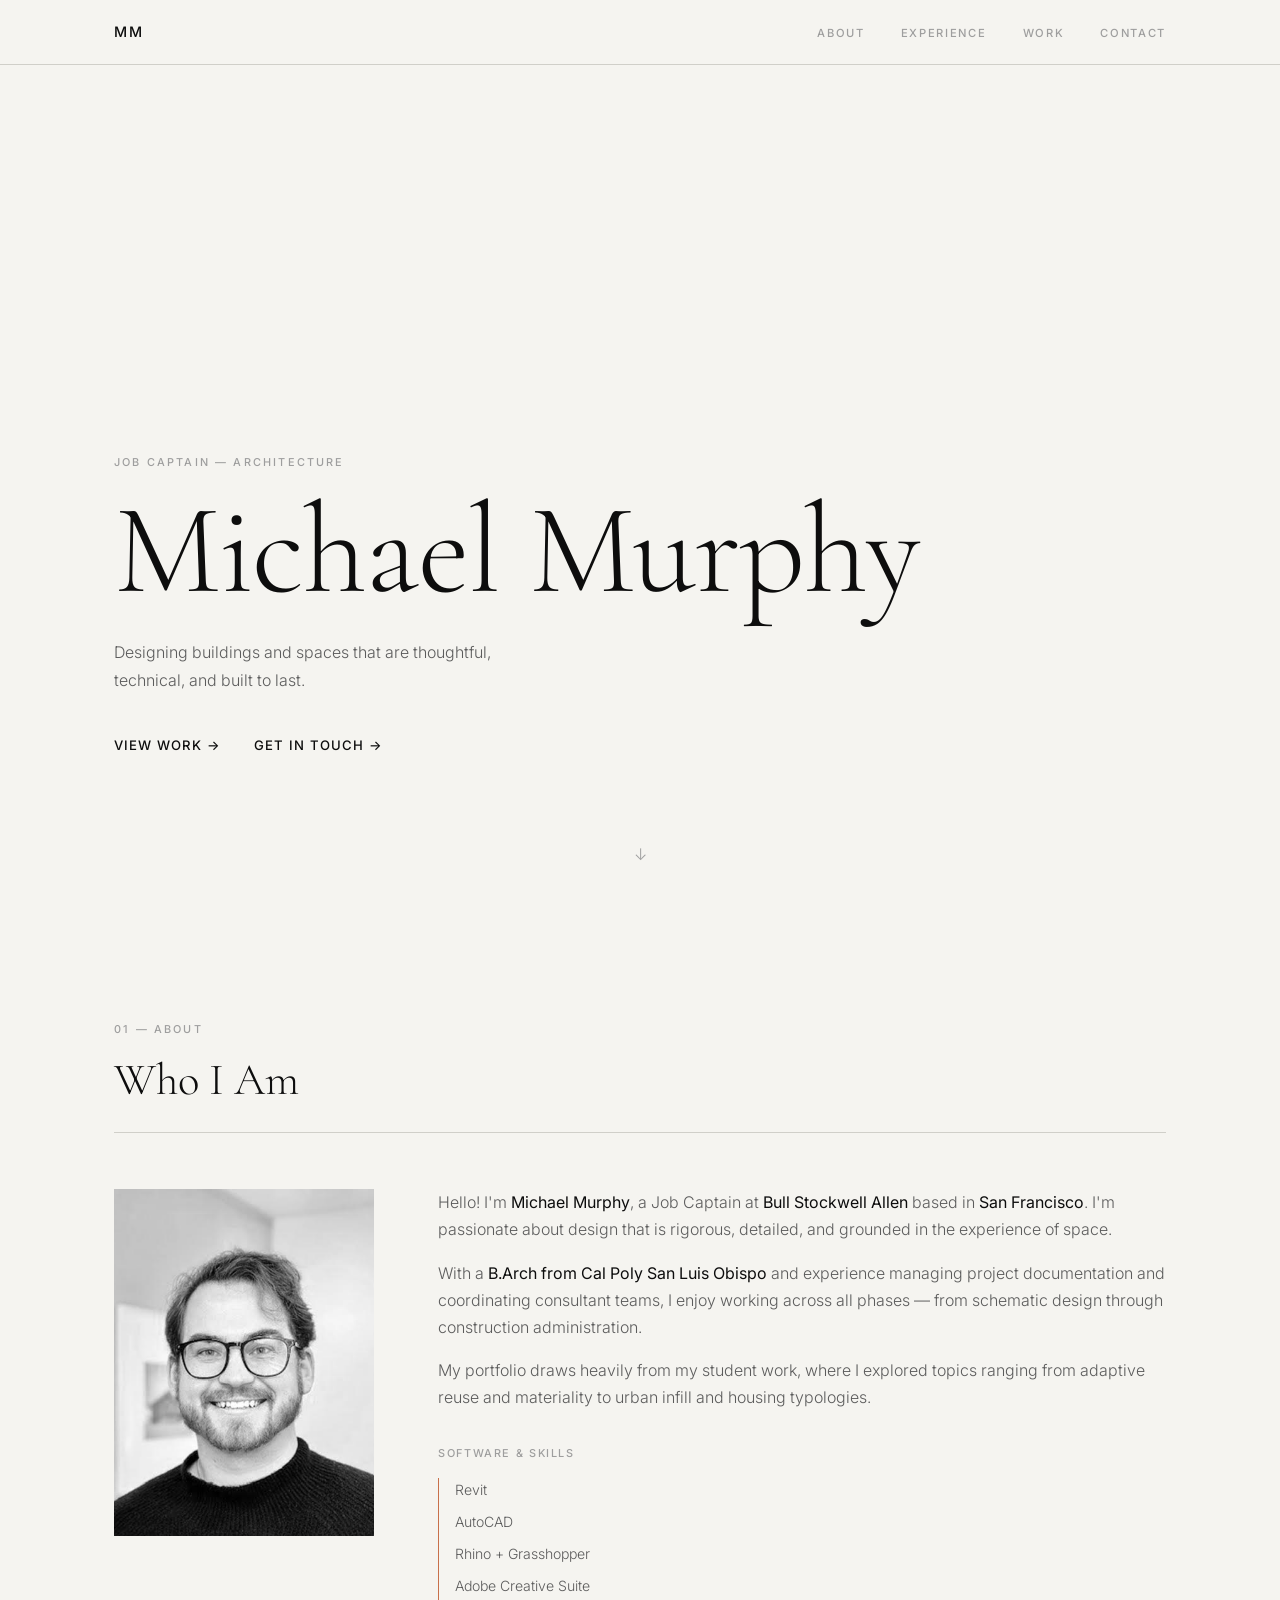
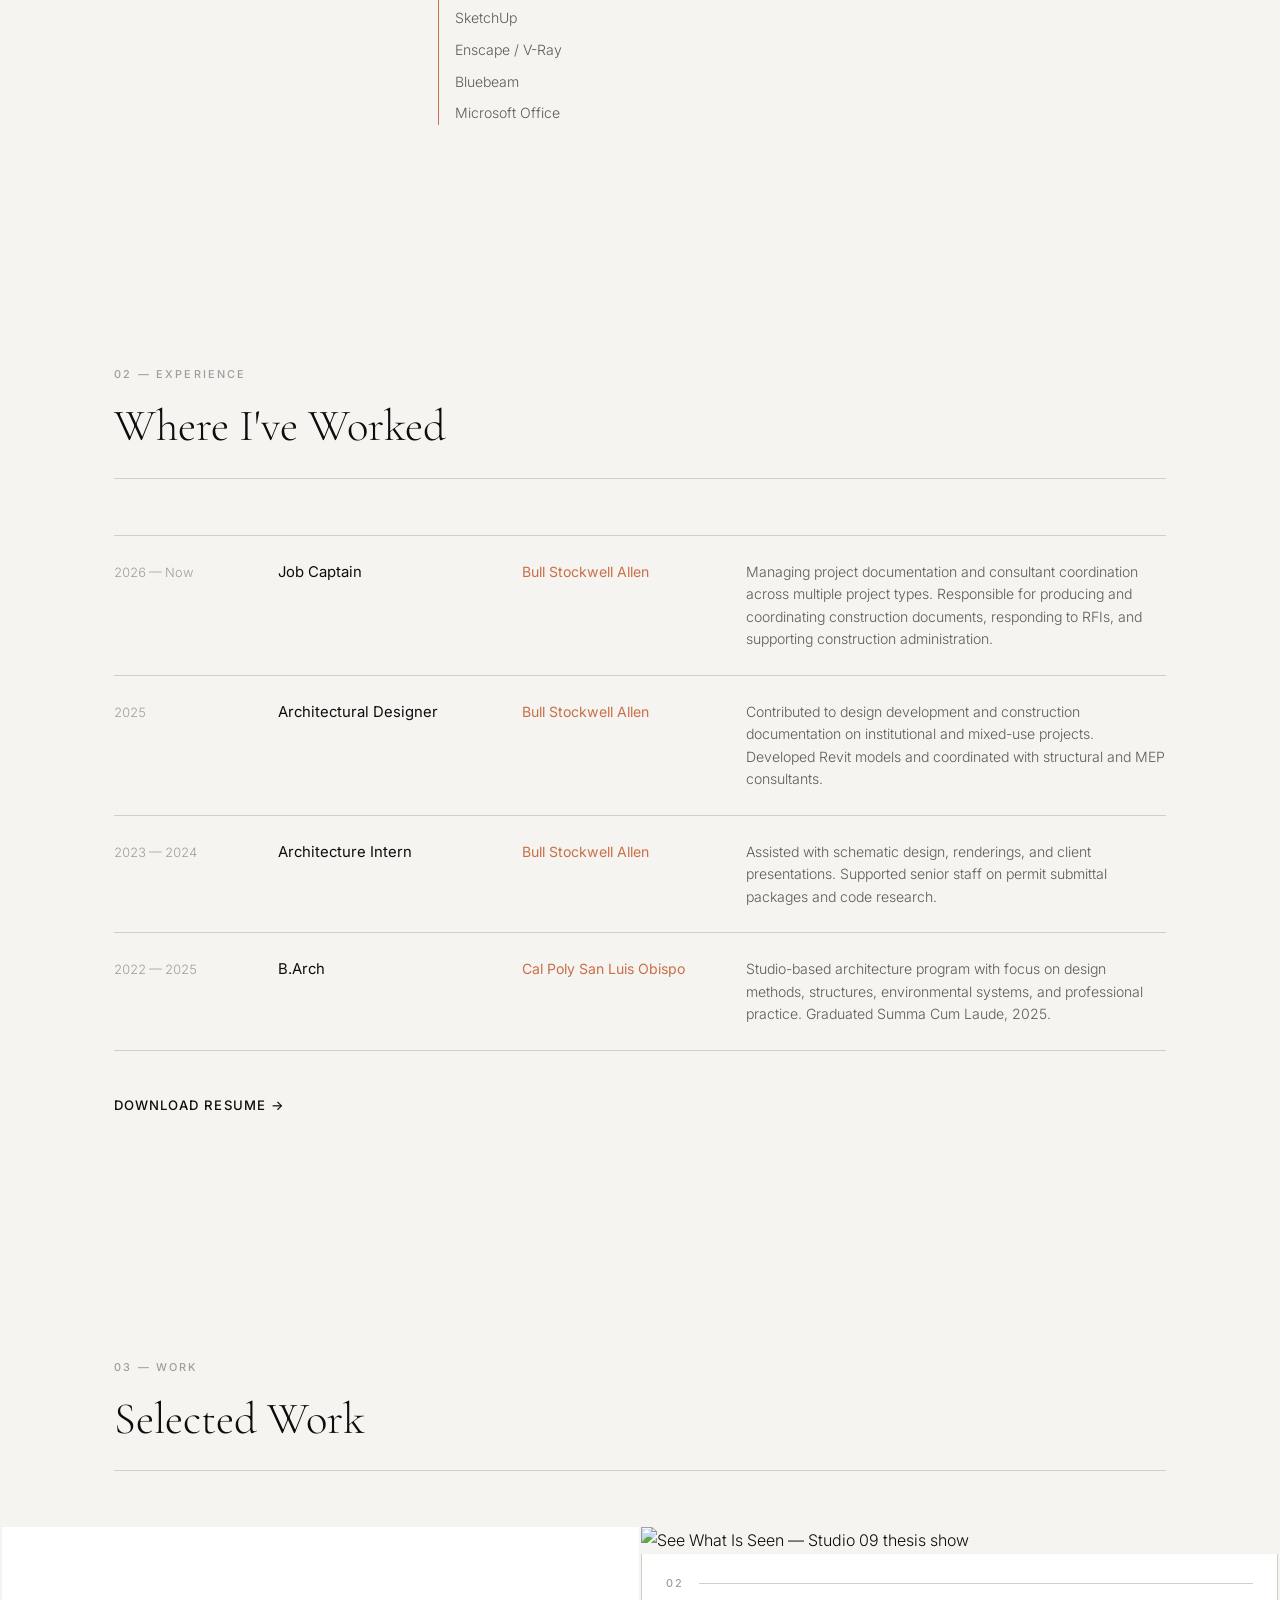
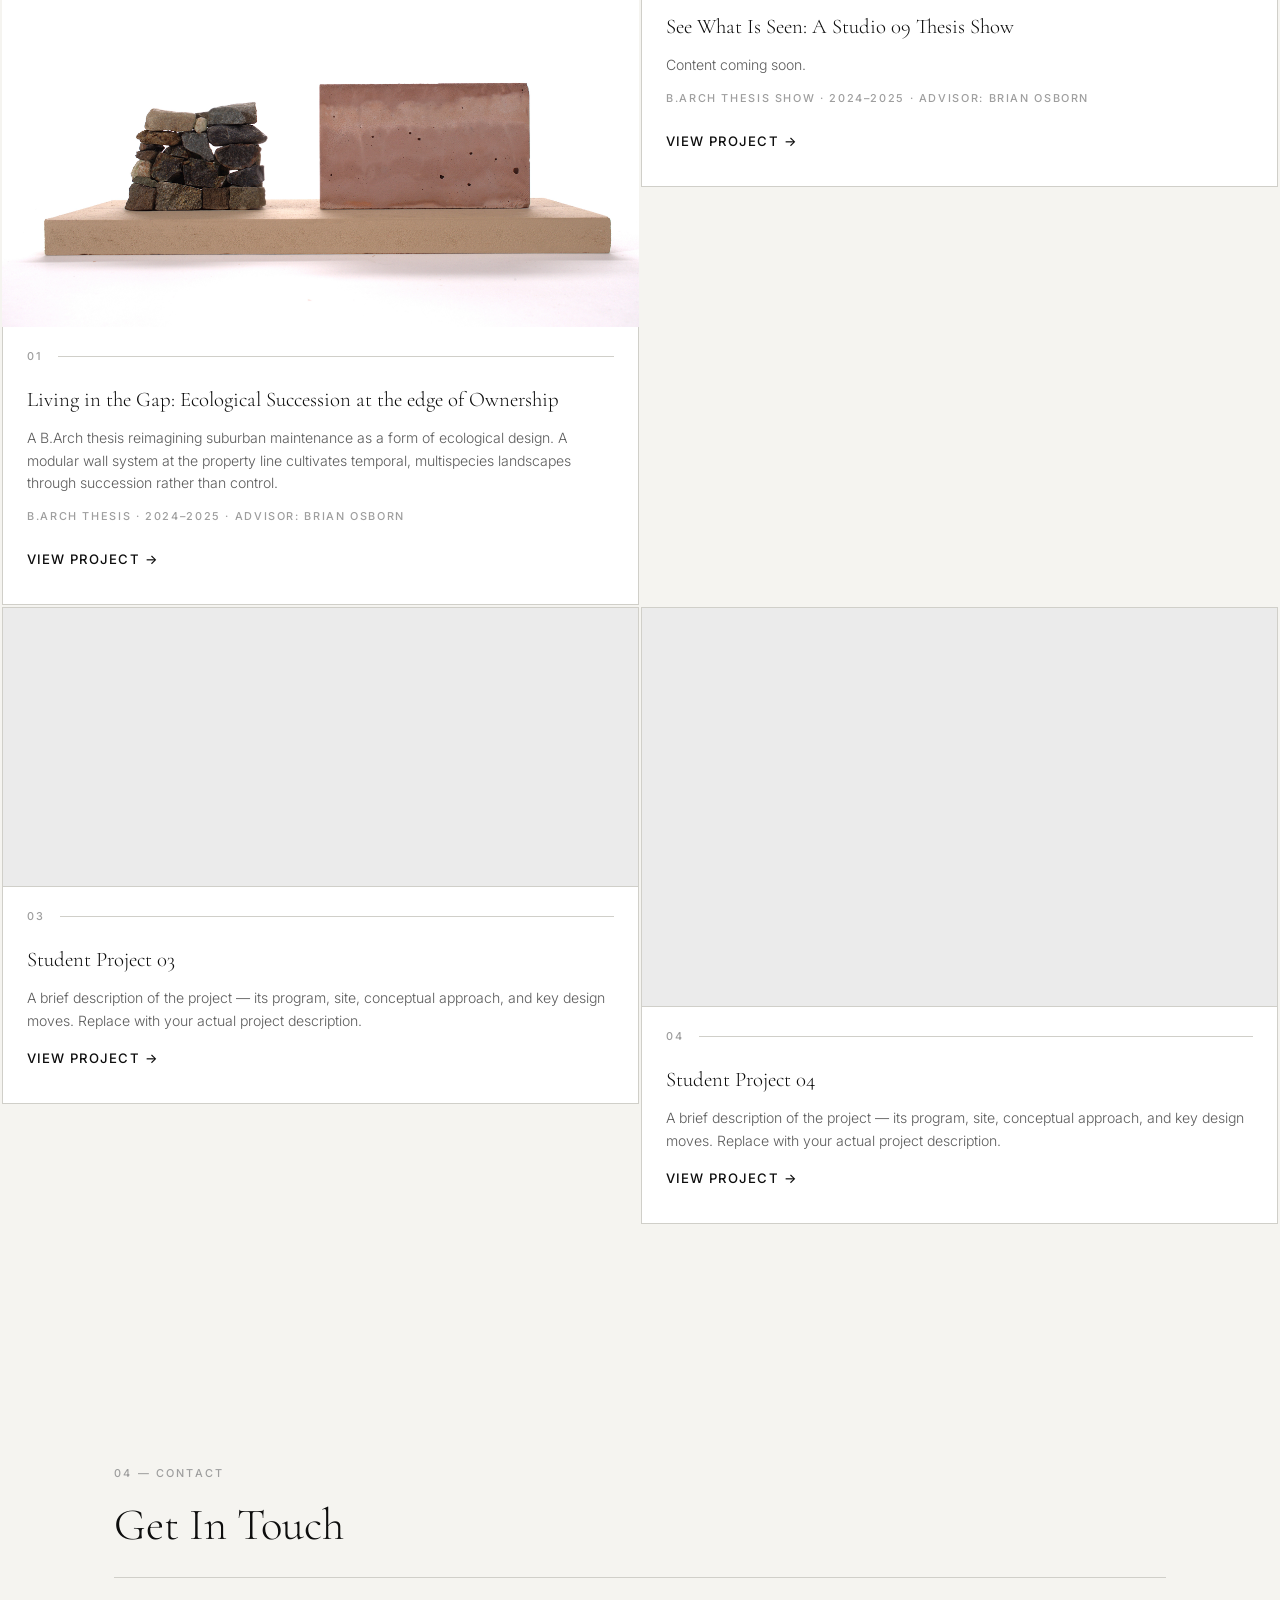
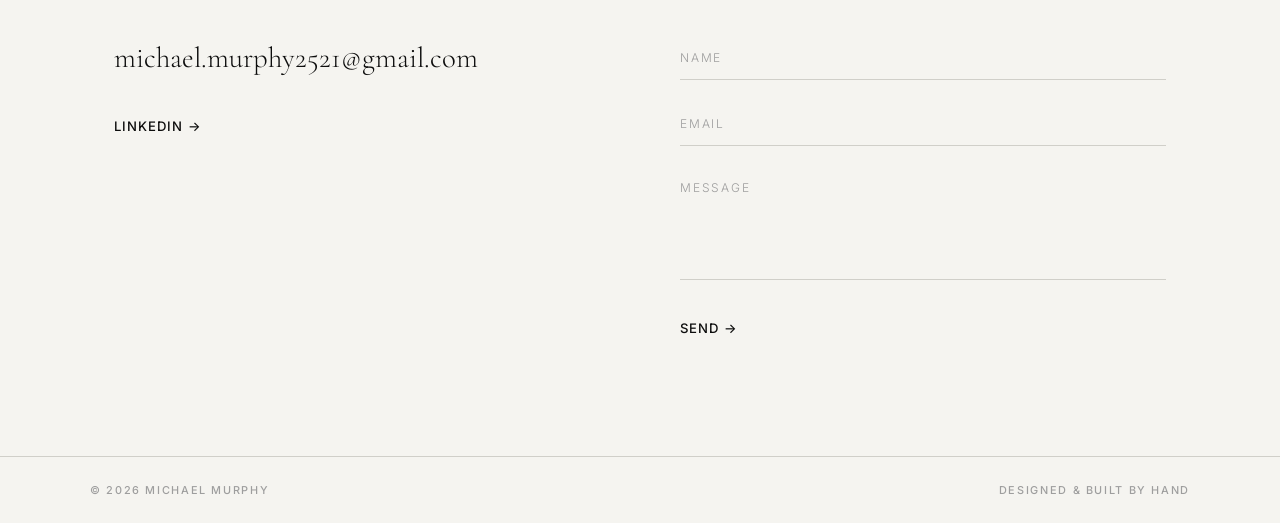
==== index.html @ dd5f00aa "Initial commit" ====
<!DOCTYPE html>
<html lang="en">
<head>
  <meta charset="UTF-8" />
  <meta name="viewport" content="width=device-width, initial-scale=1.0" />
  <title>Michael Murphy | Architecture Portfolio</title>
  <link rel="stylesheet" href="styles.css" />
  <link rel="preconnect" href="https://fonts.googleapis.com" />
  <link rel="preconnect" href="https://fonts.gstatic.com" crossorigin />
  <link href="https://fonts.googleapis.com/css2?family=Cormorant+Garamond:wght@300;400&family=Inter:wght@300;400;500&display=swap" rel="stylesheet" />
</head>
<body>

  <!-- Navigation -->
  <nav id="navbar">
    <div class="nav-inner">
      <a href="#hero" class="nav-logo">MM</a>
      <ul class="nav-links">
        <li><a href="#about">About</a></li>
        <li><a href="#resume">Experience</a></li>
        <li><a href="#projects">Work</a></li>
        <li><a href="#contact">Contact</a></li>
      </ul>
      <button id="menu-toggle" aria-label="Toggle menu">
        <span></span><span></span><span></span>
      </button>
    </div>
    <ul class="nav-mobile" id="nav-mobile">
      <li><a href="#about">About</a></li>
      <li><a href="#resume">Experience</a></li>
      <li><a href="#projects">Work</a></li>
      <li><a href="#contact">Contact</a></li>
    </ul>
  </nav>

  <!-- Hero -->
  <section id="hero">
    <div class="hero-content">
      <span class="hero-discipline">Job Captain — Architecture</span>
      <h1 class="hero-name">Michael Murphy</h1>
      <p class="hero-sub">Designing buildings and spaces that are thoughtful, technical, and built to last.</p>
      <div class="hero-cta">
        <a href="#projects" class="link-arrow">View Work →</a>
        <a href="#contact" class="link-arrow">Get In Touch →</a>
      </div>
    </div>
    <div class="hero-scroll-hint"><span>↓</span></div>
  </section>

  <!-- About -->
  <section id="about">
    <div class="container">
      <span class="section-label">01 — About</span>
      <h2 class="section-title">Who I Am</h2>
      <hr class="thin-rule" />
      <div class="about-grid">
        <div class="about-photo">
          <img src="headshot.jpg" alt="Michael Murphy" style="width:100%;aspect-ratio:3/4;object-fit:cover;object-position:center;" />
        </div>
        <div class="about-text">
          <p>Hello! I'm <strong>Michael Murphy</strong>, a Job Captain at <strong>Bull Stockwell Allen</strong> based in <strong>San Francisco</strong>. I'm passionate about design that is rigorous, detailed, and grounded in the experience of space.</p>
          <p>With a <strong>B.Arch from Cal Poly San Luis Obispo</strong> and experience managing project documentation and coordinating consultant teams, I enjoy working across all phases — from schematic design through construction administration.</p>
          <p>My portfolio draws heavily from my student work, where I explored topics ranging from adaptive reuse and materiality to urban infill and housing typologies.</p>
          <div class="skills">
            <h3>Software &amp; Skills</h3>
            <ul class="skills-list">
              <li>Revit</li>
              <li>AutoCAD</li>
              <li>Rhino + Grasshopper</li>
              <li>Adobe Creative Suite</li>
              <li>SketchUp</li>
              <li>Enscape / V-Ray</li>
              <li>Bluebeam</li>
              <li>Microsoft Office</li>
            </ul>
          </div>
        </div>
      </div>
    </div>
  </section>

  <!-- Resume / Experience -->
  <section id="resume">
    <div class="container">
      <span class="section-label">02 — Experience</span>
      <h2 class="section-title">Where I've Worked</h2>
      <hr class="thin-rule" />
      <div class="experience-table">

        <div class="experience-row">
          <span class="exp-year">2026 — Now</span>
          <span class="exp-role">Job Captain</span>
          <span class="exp-company">Bull Stockwell Allen</span>
          <p class="exp-desc">Managing project documentation and consultant coordination across multiple project types. Responsible for producing and coordinating construction documents, responding to RFIs, and supporting construction administration.</p>
        </div>

        <div class="experience-row">
          <span class="exp-year">2025</span>
          <span class="exp-role">Architectural Designer</span>
          <span class="exp-company">Bull Stockwell Allen</span>
          <p class="exp-desc">Contributed to design development and construction documentation on institutional and mixed-use projects. Developed Revit models and coordinated with structural and MEP consultants.</p>
        </div>

        <div class="experience-row">
          <span class="exp-year">2023 — 2024</span>
          <span class="exp-role">Architecture Intern</span>
          <span class="exp-company">Bull Stockwell Allen</span>
          <p class="exp-desc">Assisted with schematic design, renderings, and client presentations. Supported senior staff on permit submittal packages and code research.</p>
        </div>

        <div class="experience-row">
          <span class="exp-year">2022 — 2025</span>
          <span class="exp-role">B.Arch</span>
          <span class="exp-company">Cal Poly San Luis Obispo</span>
          <p class="exp-desc">Studio-based architecture program with focus on design methods, structures, environmental systems, and professional practice. Graduated Summa Cum Laude, 2025.</p>
        </div>

      </div>
      <div class="resume-download">
        <a href="#" class="link-arrow">Download Resume →</a>
      </div>
    </div>
  </section>

  <!-- Projects -->
  <section id="projects">
    <div class="container">
      <span class="section-label">03 — Work</span>
      <h2 class="section-title">Selected Work</h2>
      <hr class="thin-rule" />
    </div>
    <div class="projects-masonry">

      <div class="project-item">
        <img src="Living in the Gap/model images/DSC_1200.jpg" alt="Living in the Gap — thesis project" style="width:100%;height:400px;object-fit:cover;object-position:center;display:block;" />
        <div class="project-caption">
          <div class="project-caption-header">
            <span class="project-num">01</span>
            <hr class="caption-rule" />
          </div>
          <h3 class="project-title">Living in the Gap: Ecological Succession at the edge of Ownership</h3>
          <p class="project-desc">A B.Arch thesis reimagining suburban maintenance as a form of ecological design. A modular wall system at the property line cultivates temporal, multispecies landscapes through succession rather than control.</p>
          <span class="project-thesis-meta">B.Arch Thesis · 2024–2025 · Advisor: Brian Osborn</span>
          <a href="living-in-the-gap.html" class="link-arrow">View Project →</a>
        </div>
      </div>

      <div class="project-item">
        <img src="Thesis Show/hero image.png" alt="See What Is Seen — Studio 09 thesis show" style="width:100%;height:auto;display:block;" />
        <div class="project-caption">
          <div class="project-caption-header">
            <span class="project-num">02</span>
            <hr class="caption-rule" />
          </div>
          <h3 class="project-title">See What Is Seen: A Studio 09 Thesis Show</h3>
          <p class="project-desc">Content coming soon.</p>
          <span class="project-thesis-meta">B.Arch Thesis Show · 2024–2025 · Advisor: Brian Osborn</span>
          <a href="thesis-show.html" class="link-arrow">View Project →</a>
        </div>
      </div>

      <div class="project-item">
        <div class="project-img-placeholder"></div>
        <div class="project-caption">
          <div class="project-caption-header">
            <span class="project-num">03</span>
            <hr class="caption-rule" />
          </div>
          <h3 class="project-title">Student Project 03</h3>
          <p class="project-desc">A brief description of the project — its program, site, conceptual approach, and key design moves. Replace with your actual project description.</p>
          <a href="#" class="link-arrow">View Project →</a>
        </div>
      </div>

      <div class="project-item">
        <div class="project-img-placeholder project-img--tall"></div>
        <div class="project-caption">
          <div class="project-caption-header">
            <span class="project-num">04</span>
            <hr class="caption-rule" />
          </div>
          <h3 class="project-title">Student Project 04</h3>
          <p class="project-desc">A brief description of the project — its program, site, conceptual approach, and key design moves. Replace with your actual project description.</p>
          <a href="#" class="link-arrow">View Project →</a>
        </div>
      </div>

    </div>
  </section>

  <!-- Contact -->
  <section id="contact">
    <div class="container">
      <span class="section-label">04 — Contact</span>
      <h2 class="section-title">Get In Touch</h2>
      <hr class="thin-rule" />
      <div class="contact-minimal">
        <div class="contact-email-block">
          <a href="mailto:michael.murphy2521@gmail.com" class="contact-email-link">michael.murphy2521@gmail.com</a>
          <div class="contact-socials">
            <a href="https://www.linkedin.com/in/michael-murphy-67b598152" target="_blank" rel="noopener" class="link-arrow">LinkedIn →</a>
          </div>
        </div>
        <form class="contact-form" id="contact-form" novalidate>
          <div class="form-group">
            <input type="text" id="name" name="name" placeholder="NAME" required />
            <span class="form-error" id="name-error"></span>
          </div>
          <div class="form-group">
            <input type="email" id="email" name="email" placeholder="EMAIL" required />
            <span class="form-error" id="email-error"></span>
          </div>
          <div class="form-group">
            <textarea id="message" name="message" rows="5" placeholder="MESSAGE" required></textarea>
            <span class="form-error" id="message-error"></span>
          </div>
          <button type="submit" class="link-arrow submit-btn">Send →</button>
          <p class="form-success" id="form-success">Thanks! I'll get back to you soon.</p>
        </form>
      </div>
    </div>
  </section>

  <!-- Footer -->
  <footer>
    <div class="footer-inner">
      <span>© 2026 Michael Murphy</span>
      <span>Designed &amp; built by hand</span>
    </div>
  </footer>

  <script src="script.js"></script>
</body>
</html>
---- styles.css ----
/* ===========================
   CSS Custom Properties
   =========================== */
:root {
  --bg: #F5F4F0;
  --bg-dark: #EBEBEB;
  --surface: #FFFFFF;
  --border: #D0CFC9;
  --text: #0D0D0D;
  --text-secondary: #5C5C5C;
  --text-tertiary: #9E9E9E;
  --accent: #C8704A;
  --nav-height: 64px;
  --transition: 0.3s ease;
}

/* ===========================
   Reset & Base
   =========================== */
*, *::before, *::after { box-sizing: border-box; margin: 0; padding: 0; }

html { scroll-behavior: smooth; font-size: 16px; }

body {
  font-family: 'Inter', system-ui, sans-serif;
  font-weight: 300;
  background: var(--bg);
  color: var(--text);
  line-height: 1.7;
}

a { color: var(--text); text-decoration: none; transition: color var(--transition); }
a:hover { color: var(--accent); }

img { max-width: 100%; display: block; }

ul { list-style: none; }

/* ===========================
   Utility
   =========================== */
.container {
  max-width: 1100px;
  margin: 0 auto;
  padding: 0 24px;
}

.section-label {
  display: block;
  font-size: 0.68rem;
  font-weight: 500;
  letter-spacing: 0.2em;
  text-transform: uppercase;
  color: var(--text-tertiary);
  margin-bottom: 16px;
}

.section-title {
  font-family: 'Cormorant Garamond', serif;
  font-size: clamp(1.8rem, 3.5vw, 2.8rem);
  font-weight: 300;
  margin-bottom: 24px;
  line-height: 1.2;
}

.thin-rule {
  border: none;
  border-top: 1px solid var(--border);
  margin-bottom: 56px;
}

section {
  padding: 120px 0;
}

.link-arrow {
  font-size: 0.82rem;
  font-weight: 500;
  letter-spacing: 0.08em;
  text-transform: uppercase;
  color: var(--text);
  transition: color var(--transition);
}

.link-arrow:hover { color: var(--accent); }

/* ===========================
   Navigation
   =========================== */
#navbar {
  position: fixed;
  top: 0;
  width: 100%;
  z-index: 1000;
  background: var(--bg);
  border-bottom: 1px solid var(--border);
}

.nav-inner {
  display: flex;
  align-items: center;
  justify-content: space-between;
  height: var(--nav-height);
  max-width: 1100px;
  margin: 0 auto;
  padding: 0 24px;
}

.nav-logo {
  font-size: 0.9rem;
  font-weight: 500;
  color: var(--text);
  letter-spacing: 0.15em;
  text-transform: uppercase;
}

.nav-links {
  display: flex;
  gap: 36px;
}

.nav-links a {
  color: var(--text-tertiary);
  font-size: 0.7rem;
  font-weight: 500;
  letter-spacing: 0.15em;
  text-transform: uppercase;
  transition: color var(--transition);
}

.nav-links a:hover,
.nav-links a.active {
  color: var(--text);
}

#menu-toggle {
  display: none;
  flex-direction: column;
  gap: 5px;
  background: none;
  border: none;
  cursor: pointer;
  padding: 4px;
}

#menu-toggle span {
  display: block;
  width: 24px;
  height: 1px;
  background: var(--text);
  transition: all var(--transition);
}

.nav-mobile {
  display: none;
  flex-direction: column;
  background: var(--bg);
  border-top: 1px solid var(--border);
  padding: 16px 24px;
  gap: 4px;
}

.nav-mobile.open { display: flex; }

.nav-mobile a {
  display: block;
  padding: 10px 0;
  color: var(--text-tertiary);
  font-size: 0.7rem;
  font-weight: 500;
  letter-spacing: 0.15em;
  text-transform: uppercase;
  border-bottom: 1px solid var(--border);
}

.nav-mobile a:last-child { border-bottom: none; }
.nav-mobile a:hover { color: var(--text); }

/* ===========================
   Hero
   =========================== */
#hero {
  min-height: 100vh;
  display: flex;
  flex-direction: column;
  align-items: flex-start;
  justify-content: flex-end;
  padding: 0 24px calc(80px + var(--nav-height));
  position: relative;
  max-width: 1100px;
  margin: 0 auto;
}

.hero-discipline {
  display: block;
  font-size: 0.68rem;
  font-weight: 500;
  letter-spacing: 0.2em;
  text-transform: uppercase;
  color: var(--text-tertiary);
  margin-bottom: 16px;
}

.hero-name {
  font-family: 'Cormorant Garamond', serif;
  font-size: clamp(4rem, 10vw, 8rem);
  font-weight: 300;
  line-height: 1;
  letter-spacing: -0.01em;
  margin-bottom: 24px;
  animation: fadeIn 1.4s ease both;
}

.hero-sub {
  color: var(--text-secondary);
  font-size: 1rem;
  font-weight: 300;
  margin-bottom: 40px;
  max-width: 420px;
}

.hero-cta {
  display: flex;
  gap: 32px;
  flex-wrap: wrap;
}

.hero-scroll-hint {
  position: fixed;
  bottom: 32px;
  left: 50%;
  transform: translateX(-50%);
  color: var(--text-tertiary);
  font-size: 1rem;
  animation: fadeIn 2s 1s ease both;
  pointer-events: none;
}

/* ===========================
   About
   =========================== */
.about-grid {
  display: grid;
  grid-template-columns: 260px 1fr;
  gap: 64px;
  align-items: start;
}

.about-photo img {
  width: 100%;
  aspect-ratio: 3/4;
  object-fit: cover;
  object-position: center;
  display: block;
}

.about-text p {
  color: var(--text-secondary);
  font-weight: 300;
  margin-bottom: 16px;
}

.about-text p strong { color: var(--text); font-weight: 400; }

.skills { margin-top: 32px; }

.skills h3 {
  font-size: 0.68rem;
  font-weight: 500;
  letter-spacing: 0.15em;
  text-transform: uppercase;
  color: var(--text-tertiary);
  margin-bottom: 16px;
}

.skills-list {
  display: flex;
  flex-direction: column;
  gap: 8px;
  padding-left: 16px;
  border-left: 1px solid var(--accent);
}

.skills-list li {
  font-size: 0.88rem;
  font-weight: 300;
  color: var(--text-secondary);
}

/* ===========================
   Experience Table
   =========================== */
.experience-table {
  border-top: 1px solid var(--border);
}

.experience-row {
  display: grid;
  grid-template-columns: 140px 220px 200px 1fr;
  gap: 24px;
  align-items: baseline;
  padding: 24px 0;
  border-bottom: 1px solid var(--border);
}

.exp-year {
  font-size: 0.8rem;
  font-weight: 300;
  color: var(--text-tertiary);
  font-variant-numeric: tabular-nums;
}

.exp-role {
  font-size: 0.93rem;
  font-weight: 400;
  color: var(--text);
}

.exp-company {
  font-size: 0.88rem;
  font-weight: 400;
  color: var(--accent);
}

.exp-desc {
  font-size: 0.88rem;
  font-weight: 300;
  color: var(--text-secondary);
  line-height: 1.6;
}

.resume-download {
  margin-top: 40px;
}

/* ===========================
   Projects Masonry
   =========================== */
.projects-masonry {
  display: grid;
  grid-template-columns: 1fr 1fr;
  gap: 2px;
  padding: 0 2px;
  margin-top: 0;
}

.project-item {
  align-self: start;
  margin-bottom: 0;
}

.project-img-placeholder {
  width: 100%;
  height: 280px;
  background: var(--bg-dark);
  border: 1px solid var(--border);
  display: flex;
  align-items: center;
  justify-content: center;
  color: var(--text-tertiary);
  font-size: 0.75rem;
  letter-spacing: 0.1em;
}

.project-img--tall { height: 400px; }
.project-img--short { height: 180px; }

.project-caption {
  padding: 20px 24px 32px;
  background: var(--surface);
  border: 1px solid var(--border);
  border-top: none;
}

.project-caption-header {
  display: flex;
  align-items: center;
  gap: 16px;
  margin-bottom: 16px;
}

.project-num {
  font-size: 0.68rem;
  font-weight: 500;
  letter-spacing: 0.15em;
  color: var(--text-tertiary);
  flex-shrink: 0;
}

.caption-rule {
  border: none;
  border-top: 1px solid var(--border);
  flex: 1;
}

.project-title {
  font-family: 'Cormorant Garamond', serif;
  font-size: 1.3rem;
  font-weight: 300;
  margin-bottom: 10px;
}

.project-desc {
  font-size: 0.88rem;
  font-weight: 300;
  color: var(--text-secondary);
  margin-bottom: 12px;
  line-height: 1.6;
}

.project-thesis-meta {
  display: block;
  font-size: 0.68rem;
  font-weight: 500;
  letter-spacing: 0.15em;
  text-transform: uppercase;
  color: var(--text-tertiary);
  margin-bottom: 20px;
}

/* ===========================
   Contact
   =========================== */
.contact-minimal {
  display: flex;
  gap: 80px;
  align-items: flex-start;
}

.contact-email-block {
  flex: 1;
}

.contact-email-link {
  font-family: 'Cormorant Garamond', serif;
  font-size: clamp(1.2rem, 2.5vw, 1.8rem);
  font-weight: 300;
  color: var(--text);
  display: block;
  margin-bottom: 32px;
  transition: color var(--transition);
}

.contact-email-link:hover { color: var(--accent); }

.contact-socials {
  display: flex;
  flex-direction: column;
  gap: 12px;
}

.contact-form {
  flex: 1;
  display: flex;
  flex-direction: column;
  gap: 0;
}

.form-group {
  display: flex;
  flex-direction: column;
}

.form-group input,
.form-group textarea {
  background: transparent;
  border: none;
  border-bottom: 1px solid var(--border);
  padding: 14px 0;
  color: var(--text);
  font-family: 'Inter', system-ui, sans-serif;
  font-size: 0.88rem;
  font-weight: 300;
  letter-spacing: 0.05em;
  outline: none;
  transition: border-color var(--transition);
  resize: none;
}

.form-group input:focus,
.form-group textarea:focus {
  border-color: var(--text);
}

.form-group input::placeholder,
.form-group textarea::placeholder {
  color: var(--text-tertiary);
  font-size: 0.75rem;
  letter-spacing: 0.15em;
  text-transform: uppercase;
}

.form-error {
  font-size: 0.75rem;
  color: #c0392b;
  min-height: 20px;
  padding: 4px 0;
}

.form-success {
  display: none;
  color: var(--text-secondary);
  font-size: 0.85rem;
  font-weight: 300;
  padding: 16px 0;
}

.form-success.visible { display: block; }

.submit-btn {
  background: none;
  border: none;
  cursor: pointer;
  font-family: 'Inter', system-ui, sans-serif;
  padding: 20px 0 0;
  text-align: left;
}

/* ===========================
   Footer
   =========================== */
footer {
  border-top: 1px solid var(--border);
  padding: 24px;
}

.footer-inner {
  max-width: 1100px;
  margin: 0 auto;
  display: flex;
  justify-content: space-between;
  align-items: center;
}

footer span {
  font-size: 0.68rem;
  font-weight: 500;
  letter-spacing: 0.15em;
  text-transform: uppercase;
  color: var(--text-tertiary);
}

/* ===========================
   Animations
   =========================== */
@keyframes fadeIn {
  from { opacity: 0; }
  to   { opacity: 1; }
}

/* ===========================
   Responsive
   =========================== */
@media (max-width: 1024px) {
  .experience-row {
    grid-template-columns: 100px 1fr 1fr;
  }

  .exp-desc {
    grid-column: 1 / -1;
    padding-top: 0;
  }
}

@media (max-width: 900px) {
  .about-grid {
    grid-template-columns: 1fr;
    gap: 40px;
  }

  .about-photo {
    max-width: 200px;
  }

  .contact-minimal {
    flex-direction: column;
    gap: 48px;
  }
}

@media (max-width: 680px) {
  .nav-links { display: none; }
  #menu-toggle { display: flex; }

  section { padding: 100px 0; }

  #hero {
    padding-bottom: calc(60px + var(--nav-height));
  }

  .projects-masonry { grid-template-columns: 1fr; }

  .experience-row {
    grid-template-columns: 1fr;
    gap: 8px;
  }

  .exp-desc { grid-column: 1; }

  .footer-inner { flex-direction: column; gap: 8px; text-align: center; }
}

@media (max-width: 400px) {
  .hero-name { font-size: 3.5rem; }
}

/* ===========================
   Project Detail Page
   =========================== */
.project-hero-img {
  width: 100%;
  height: 60vh;
  object-fit: cover;
  object-position: center;
  display: block;
  margin-top: var(--nav-height);
}

.project-detail-header {
  padding: 80px 0 48px;
}

.project-meta {
  font-size: 0.75rem;
  font-weight: 500;
  letter-spacing: 0.15em;
  text-transform: uppercase;
  color: var(--text-tertiary);
  margin-bottom: 40px;
}

.project-synopsis-section {
  background: var(--bg);
  padding-top: 80px;
}

.project-body {
  max-width: 720px;
  margin-bottom: 80px;
}

.project-body p {
  color: var(--text-secondary);
  font-weight: 300;
  margin-bottom: 20px;
  line-height: 1.75;
}

/* ===========================
   Carousels
   =========================== */
.img-carousel {
  position: relative;
  max-width: 1100px;
  margin: 0 auto 80px;
  padding: 0;
}

/* Full-bleed variant: overrides max-width for edge-to-edge display */
.img-carousel-fullbleed {
  max-width: 100%;
  margin-left: 0;
  margin-right: 0;
  margin-bottom: 0;
}

/* Full-bleed single image (show photo 4) */
.show-fullbleed-img {
  display: block;
  width: 100%;
  height: auto;
  margin-top: 30px;
  margin-bottom: 2px;
}

.carousel-track { position: relative; }

.carousel-slide {
  display: none;
  width: 100%;
  height: auto;
}

.carousel-slide.active { display: block; }

.carousel-prev,
.carousel-next {
  position: absolute;
  top: 50%;
  transform: translateY(-50%);
  background: transparent;
  border: 1.5px solid rgba(255,255,255,0.85);
  border-radius: 4px;
  cursor: pointer;
  font-size: 1.6rem;
  color: #fff;
  padding: 10px 18px;
  transition: background var(--transition), color var(--transition), border-color var(--transition);
  line-height: 1;
  z-index: 2;
}

.carousel-prev:hover,
.carousel-next:hover {
  background: rgba(255,255,255,1);
  border-color: rgba(255,255,255,1);
  color: var(--text);
}

.carousel-prev { left: 24px; }
.carousel-next { right: 24px; }

.carousel-prev:disabled,
.carousel-next:disabled { opacity: 0.2; cursor: default; }

.research-images {
  max-width: 1100px;
  margin: 0 auto 30px;
  display: flex;
  flex-direction: column;
  gap: 30px;
}

.research-images img {
  display: block;
  width: 100%;
  height: auto;
}

.project-gallery {
  columns: 2;
  column-gap: 2px;
  padding: 0 2px;
  margin-bottom: 80px;
}

.project-gallery img {
  width: 100%;
  display: block;
  margin-bottom: 2px;
  break-inside: avoid;
}

.project-back {
  padding: 0 24px 80px;
  max-width: 1100px;
  margin: 0 auto;
}


@media (max-width: 680px) {
  .project-gallery { columns: 1; }
  .project-hero-img { height: 40vh; }
  .project-detail-header { padding: 56px 0 32px; }
}
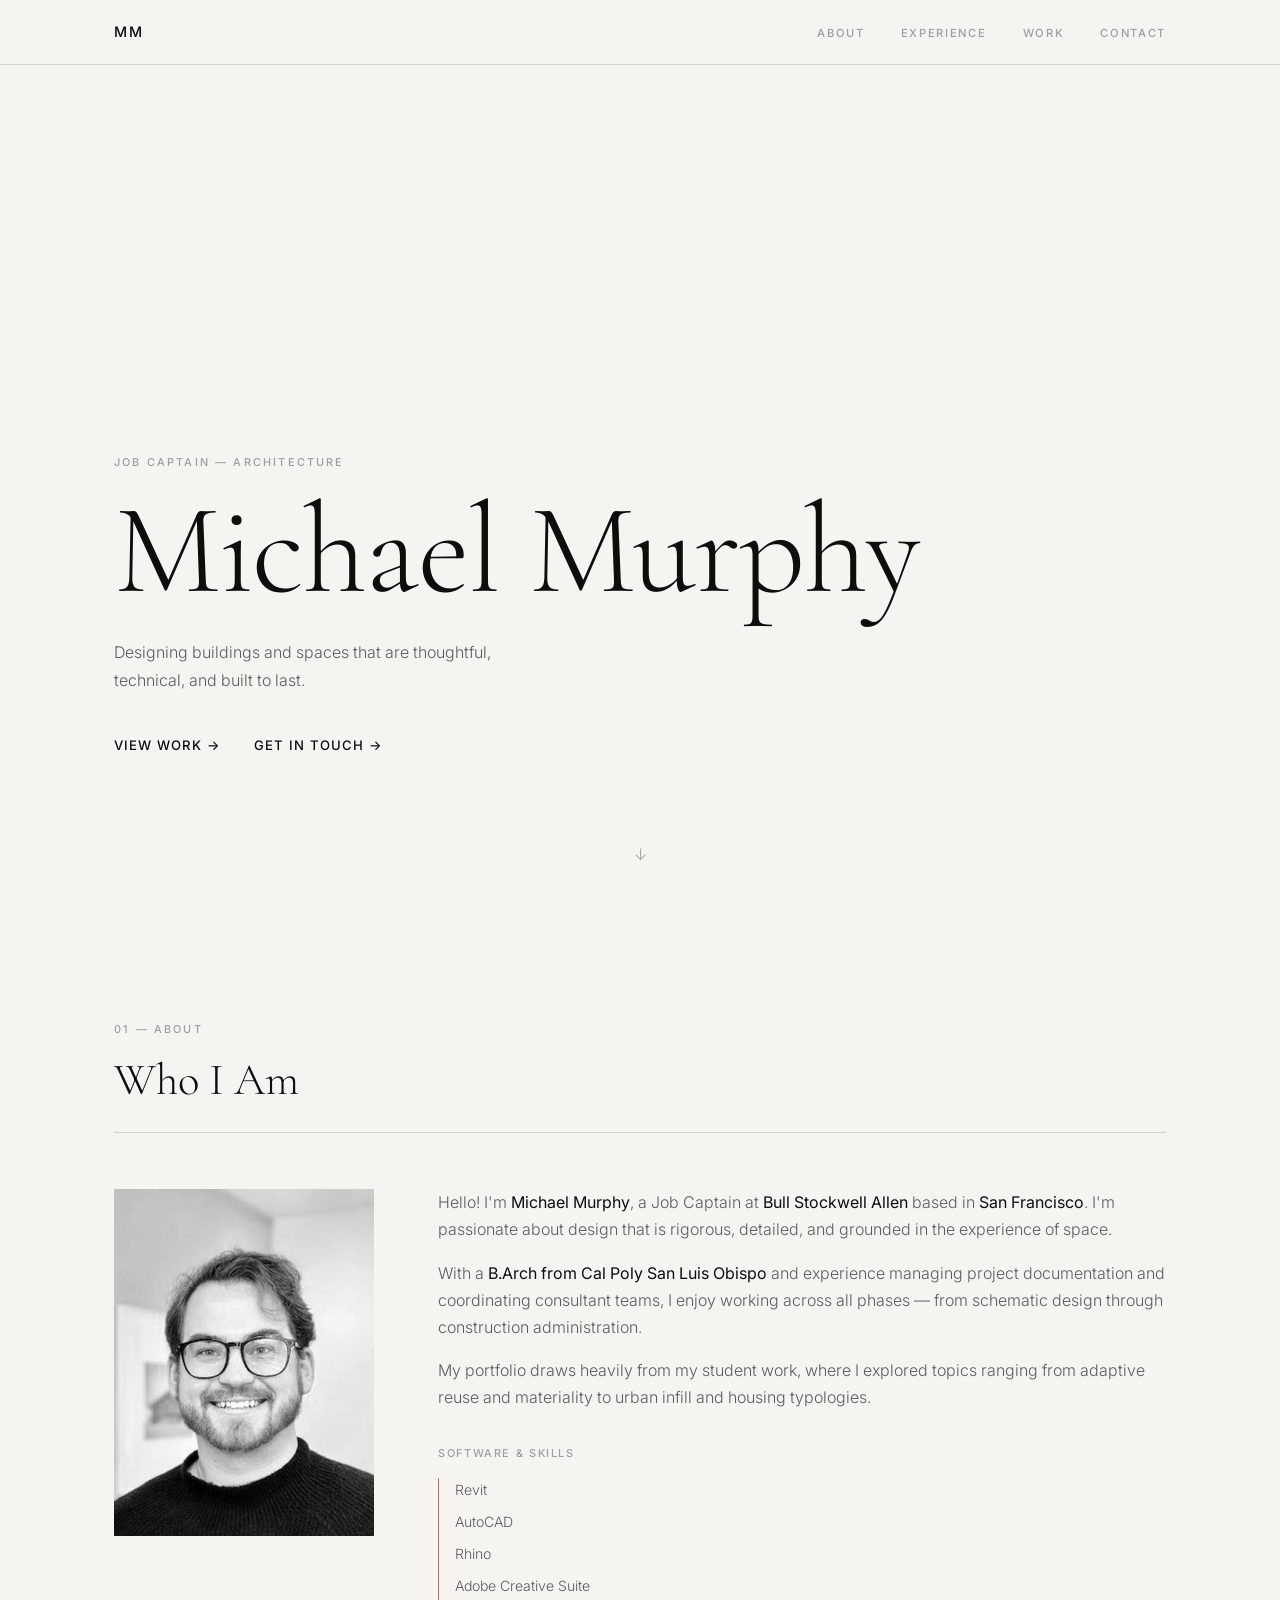
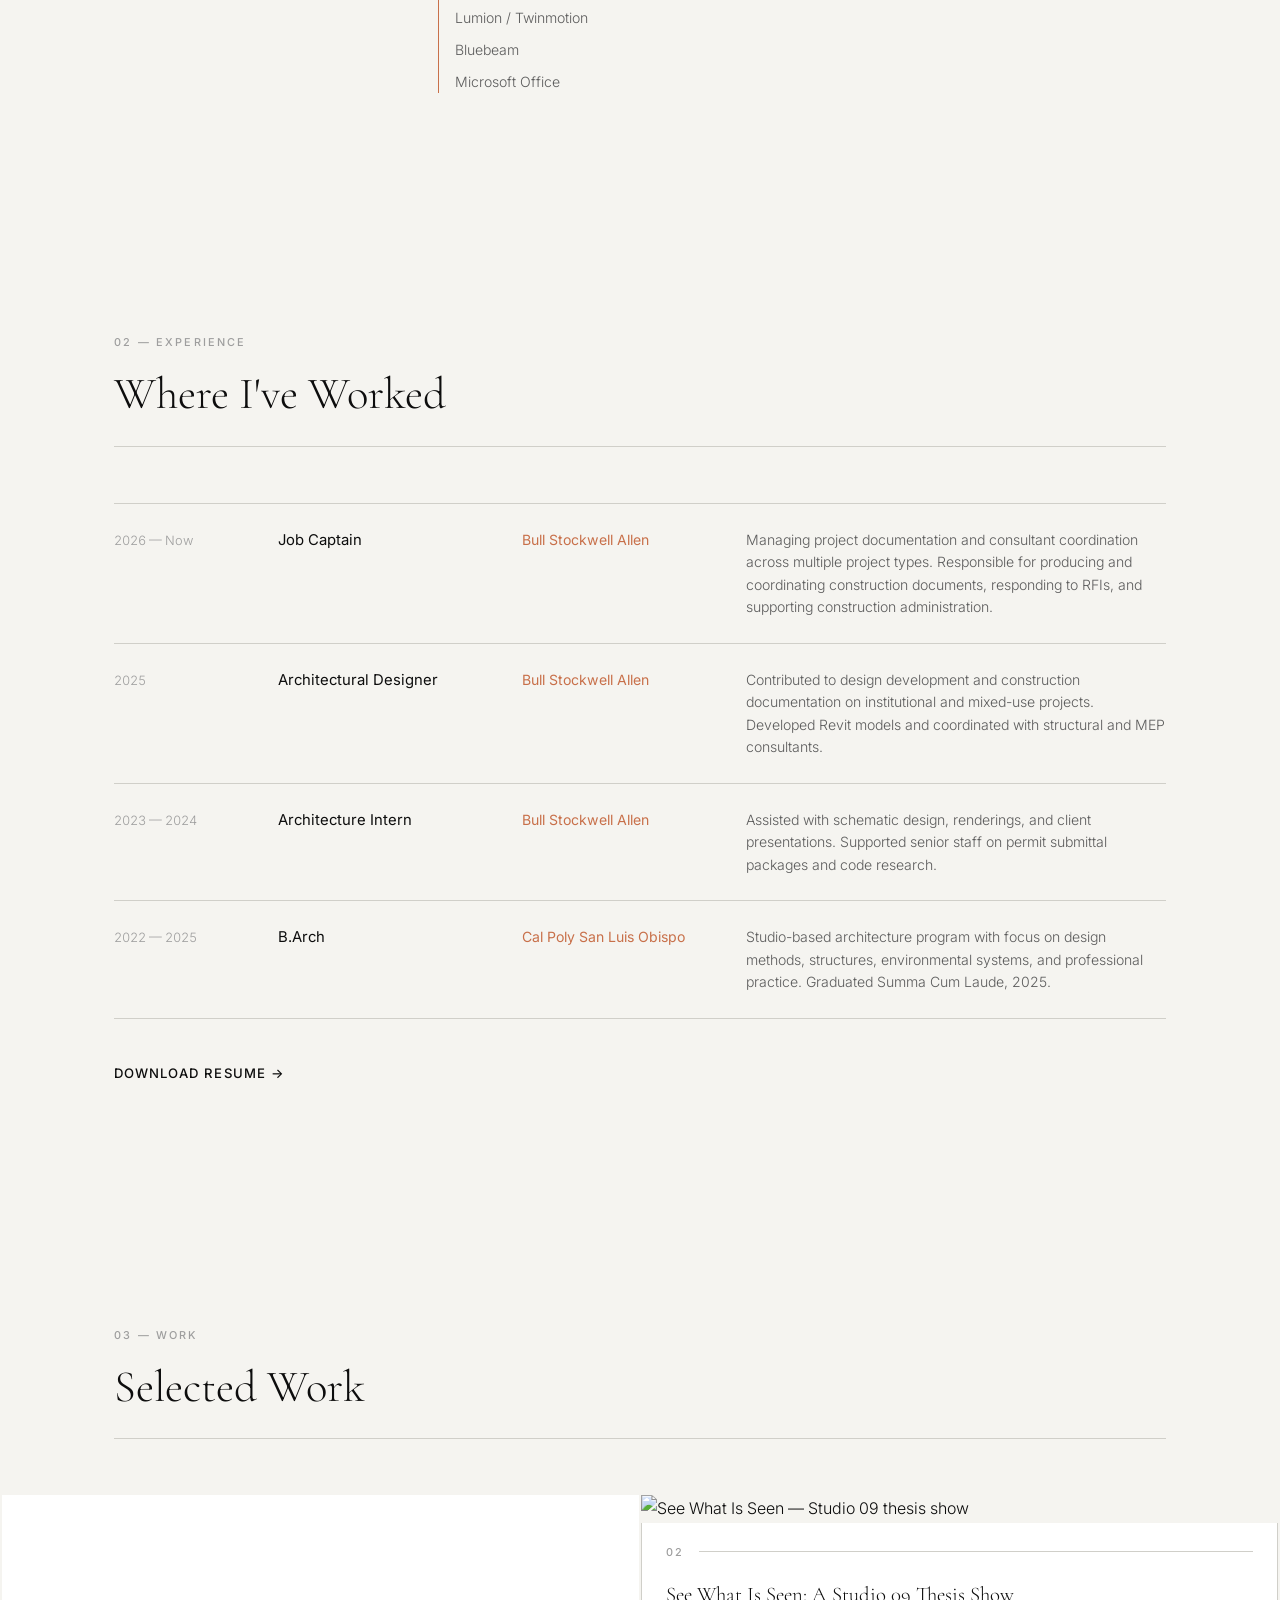
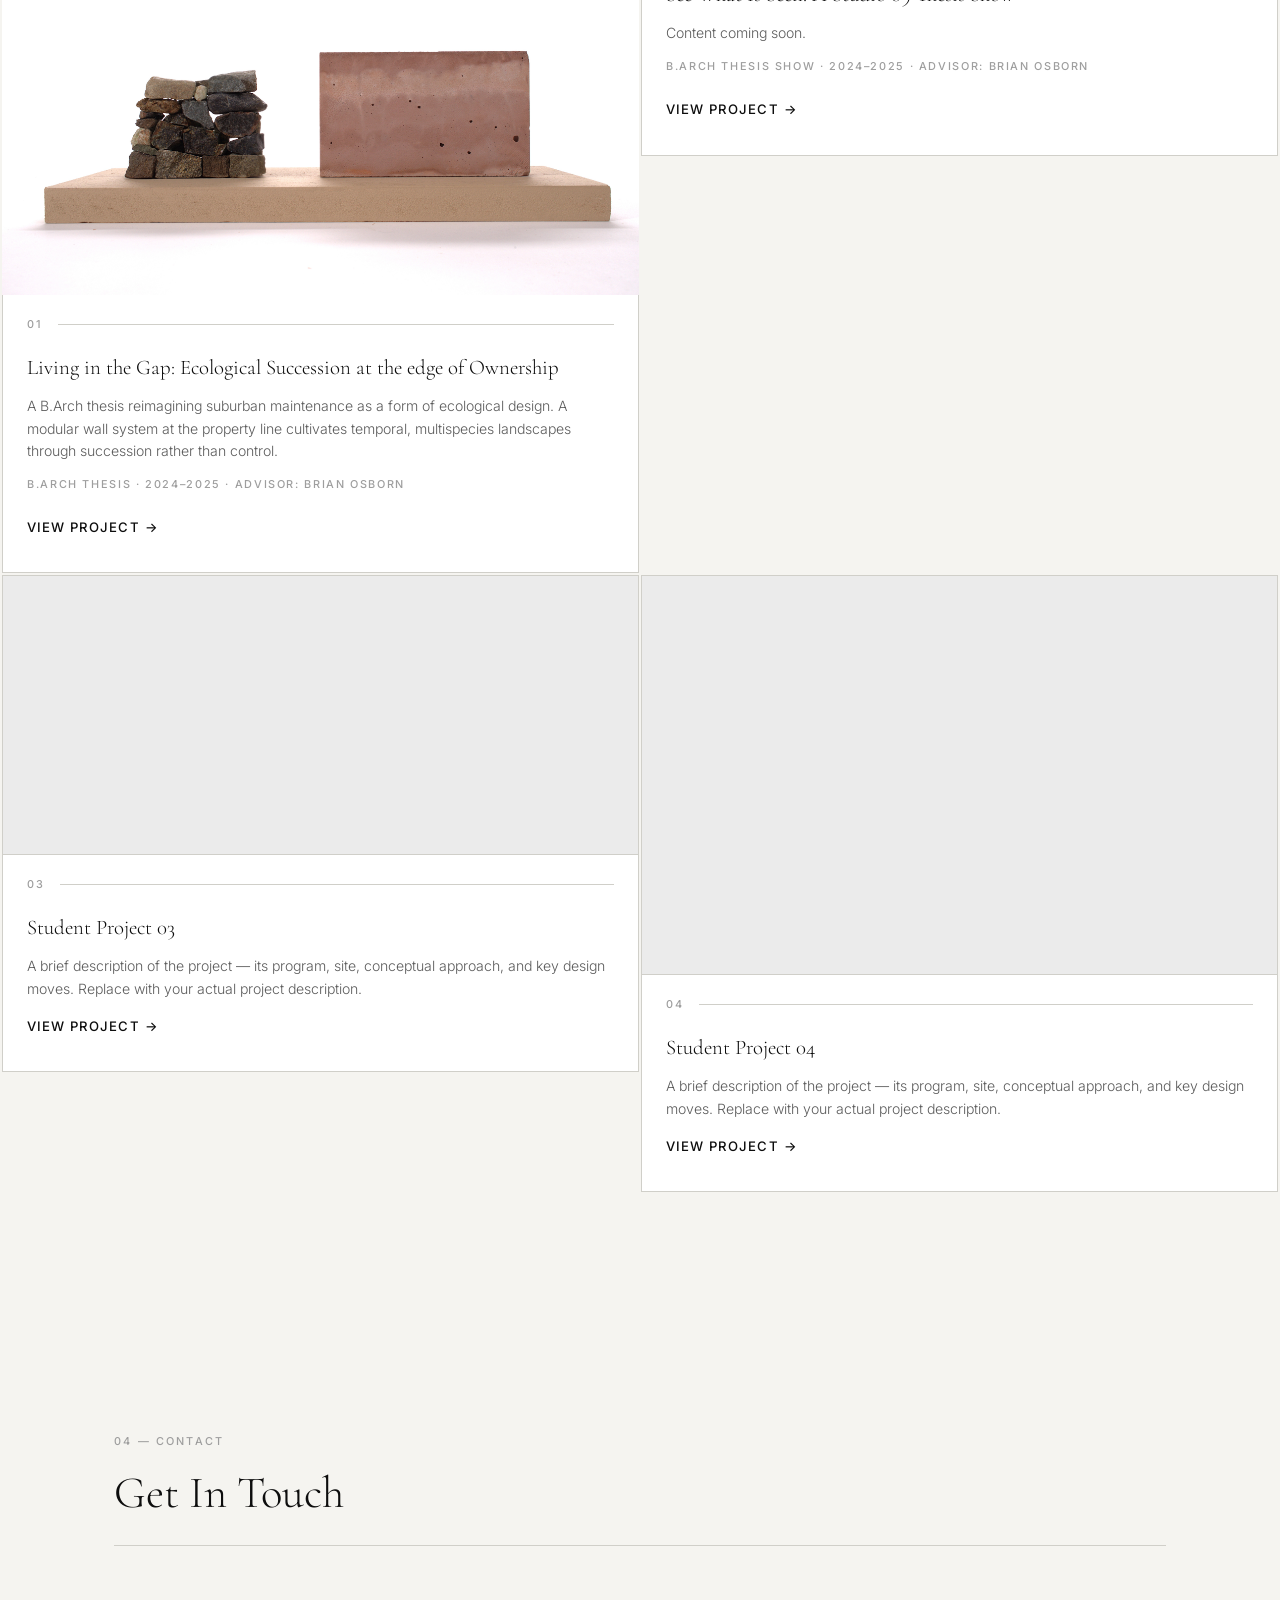
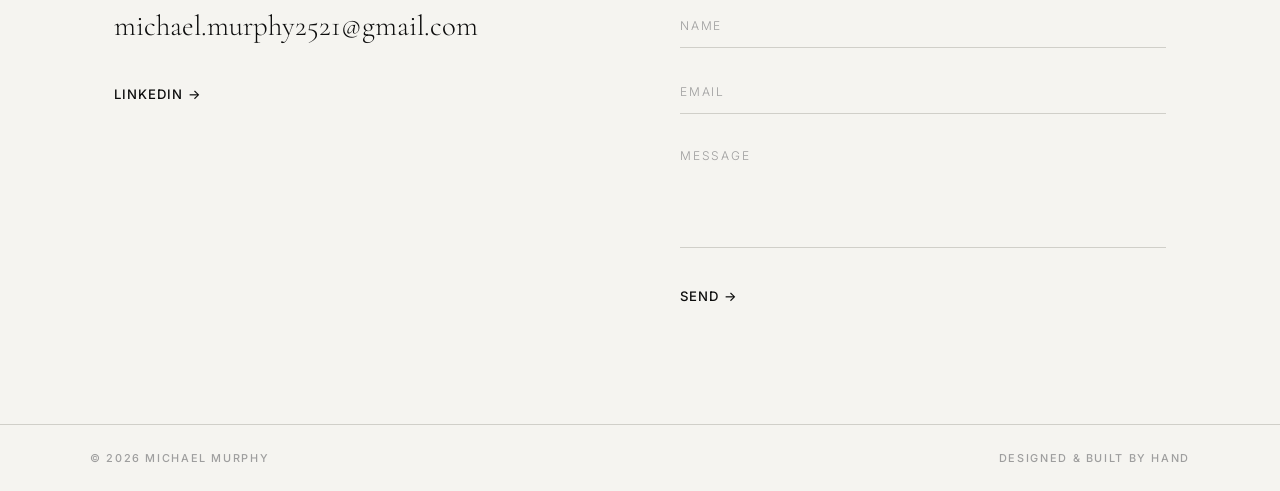
==== commit 7424ff88: "Update software & skills list in about section Remove Grasshopper, SketchUp, and Enscape/V-Ray; add " ====
--- a/index.html
+++ b/index.html
@@ -66,10 +66,9 @@
             <ul class="skills-list">
               <li>Revit</li>
               <li>AutoCAD</li>
-              <li>Rhino + Grasshopper</li>
+              <li>Rhino</li>
               <li>Adobe Creative Suite</li>
-              <li>SketchUp</li>
-              <li>Enscape / V-Ray</li>
+              <li>Lumion / Twinmotion</li>
               <li>Bluebeam</li>
               <li>Microsoft Office</li>
             </ul>
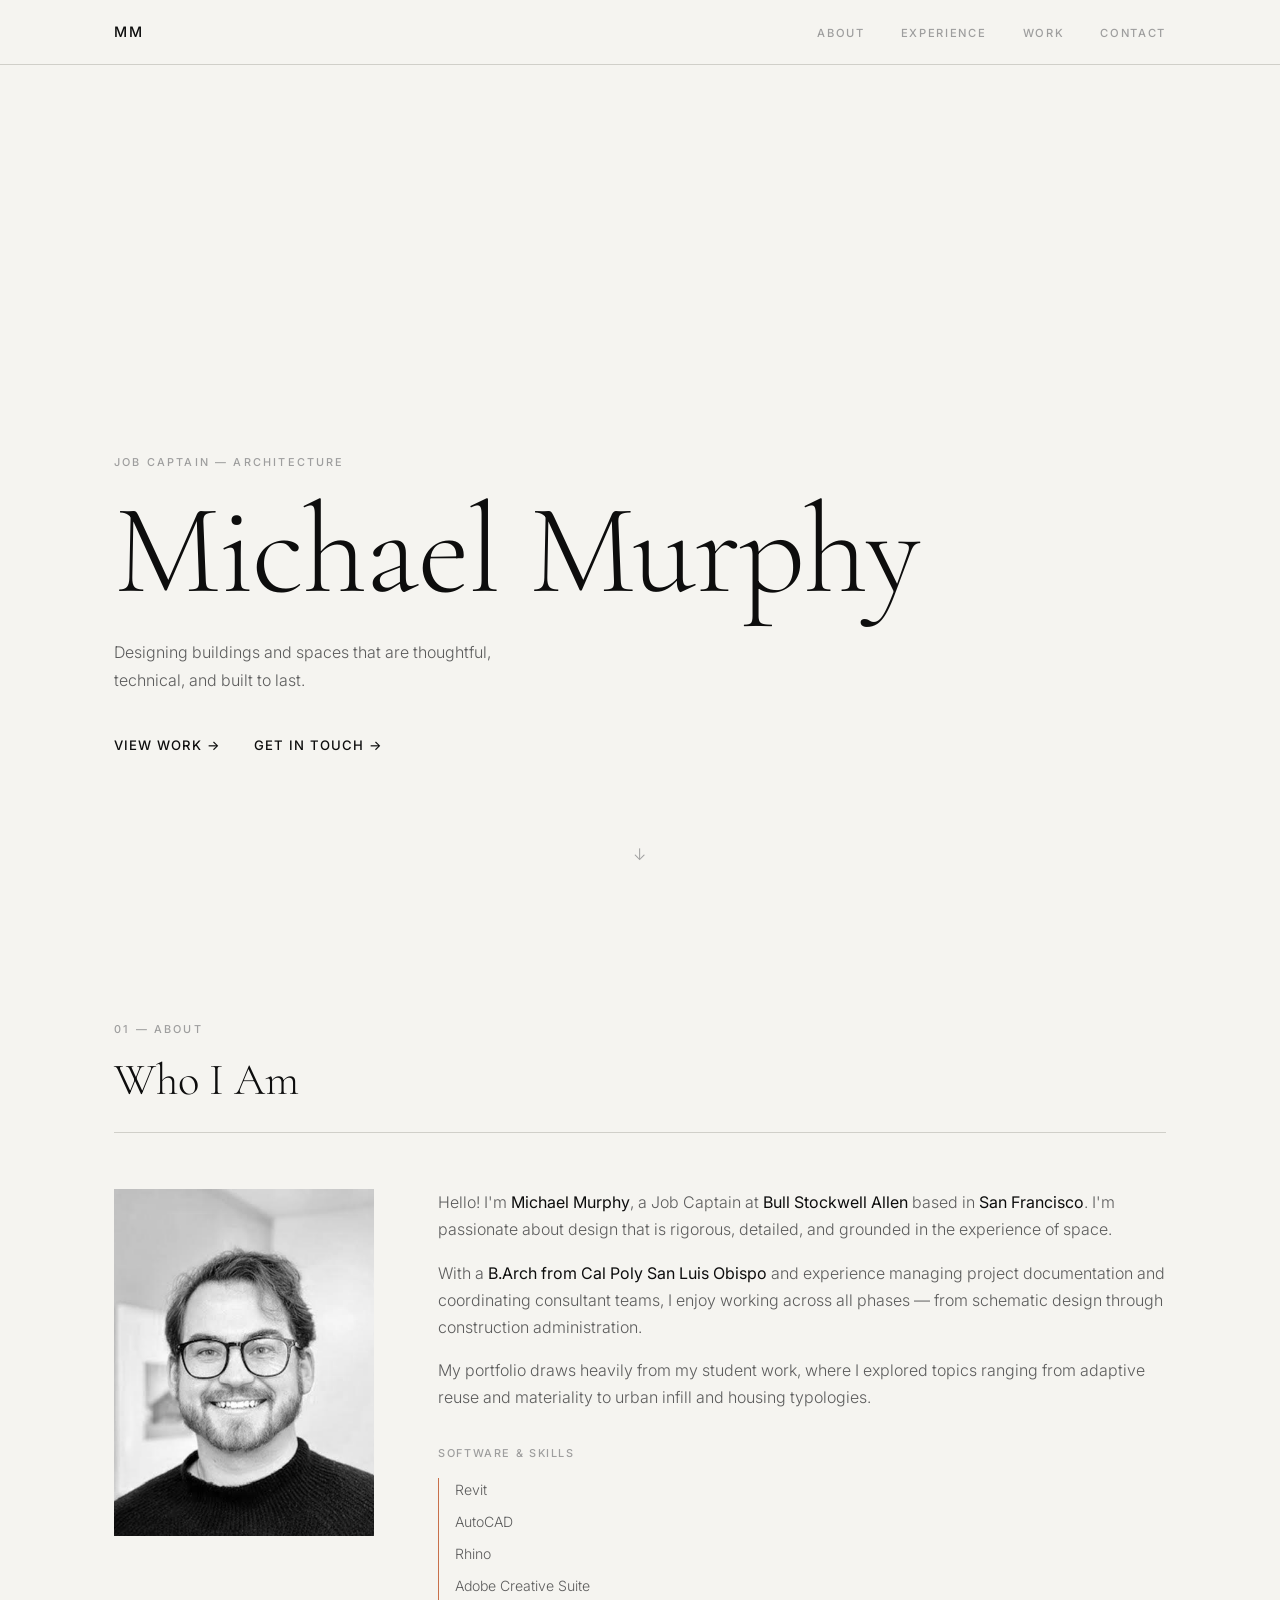
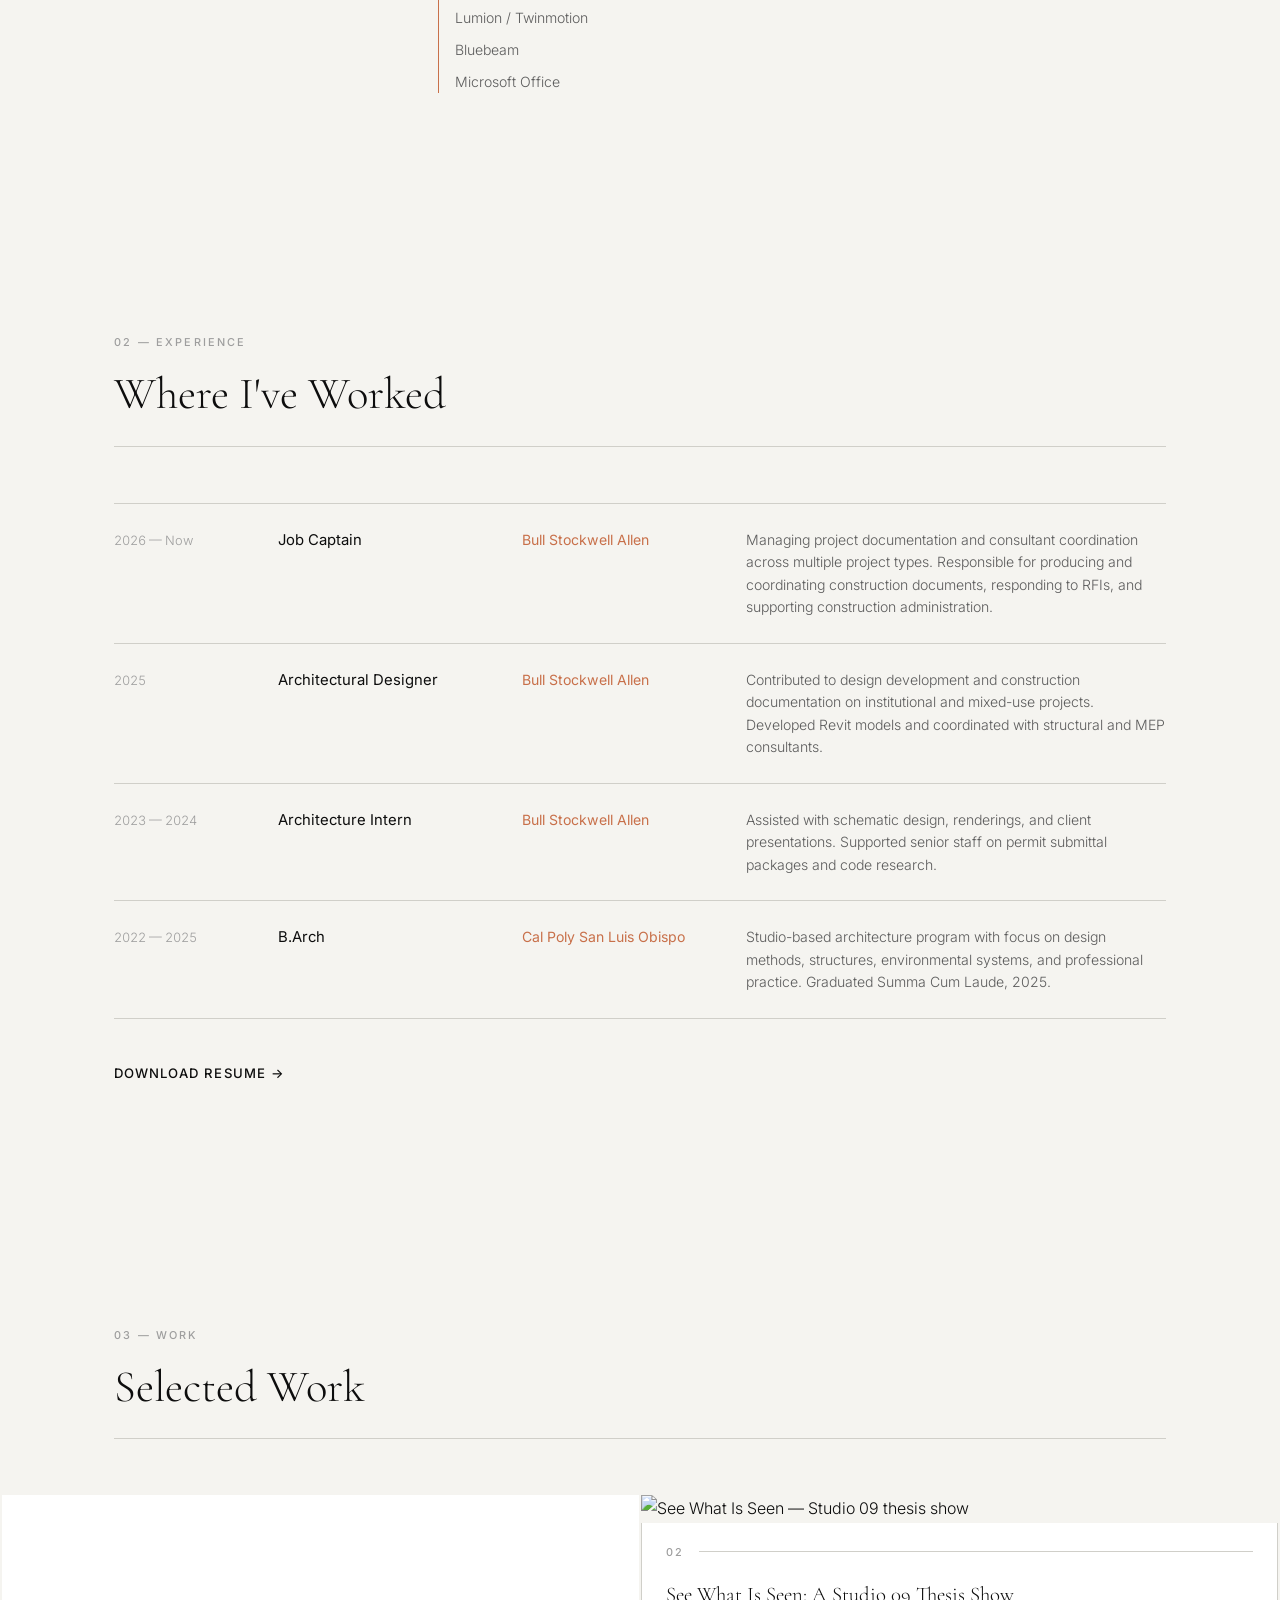
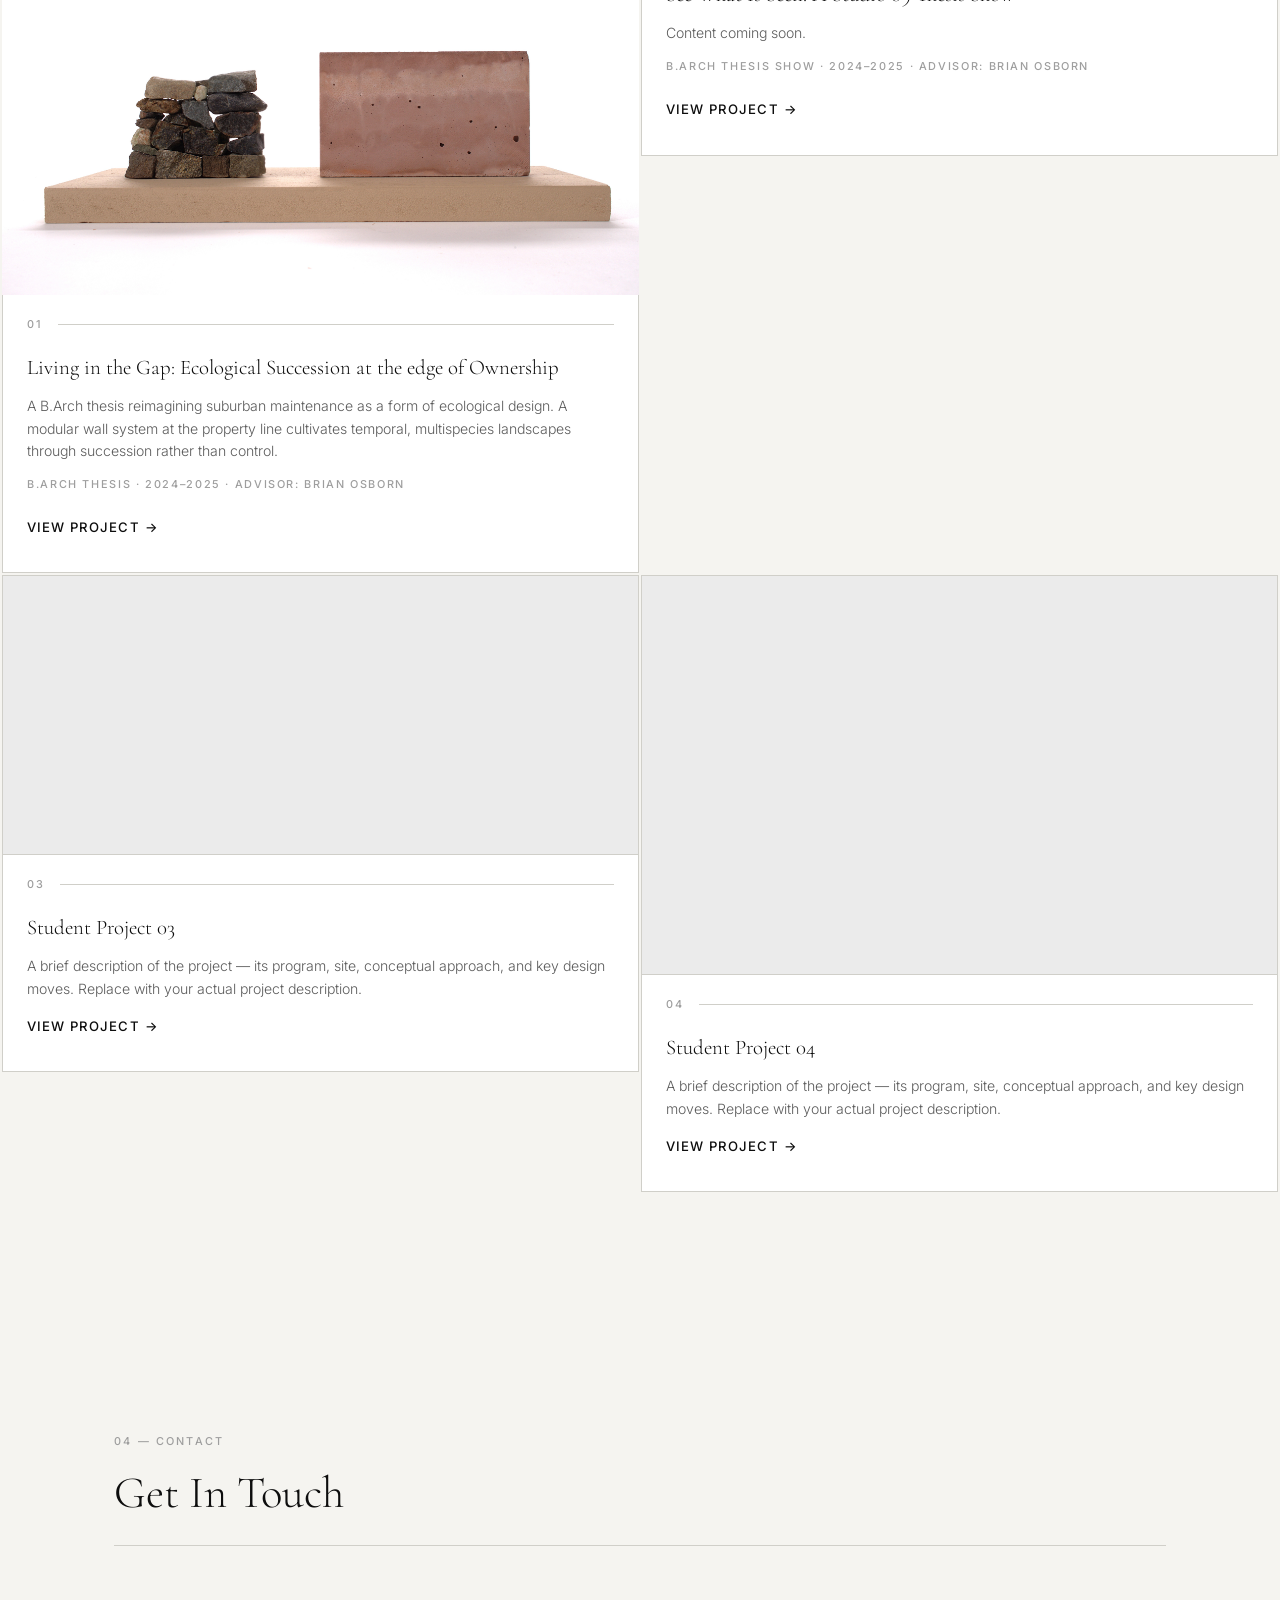
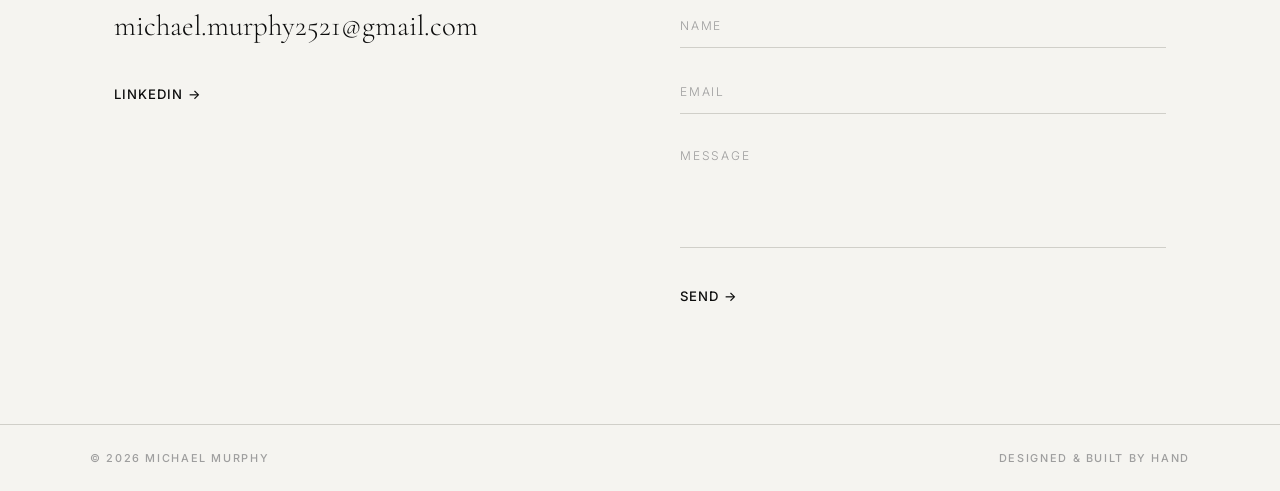
==== commit 5aab1520: "Update nav logo link to use ./ instead of #hero Co-Authored-By: Claude Sonnet 4.6 <noreply@anthropic" ====
--- a/index.html
+++ b/index.html
@@ -14,7 +14,7 @@
   <!-- Navigation -->
   <nav id="navbar">
     <div class="nav-inner">
-      <a href="#hero" class="nav-logo">MM</a>
+      <a href="./" class="nav-logo">MM</a>
       <ul class="nav-links">
         <li><a href="#about">About</a></li>
         <li><a href="#resume">Experience</a></li>
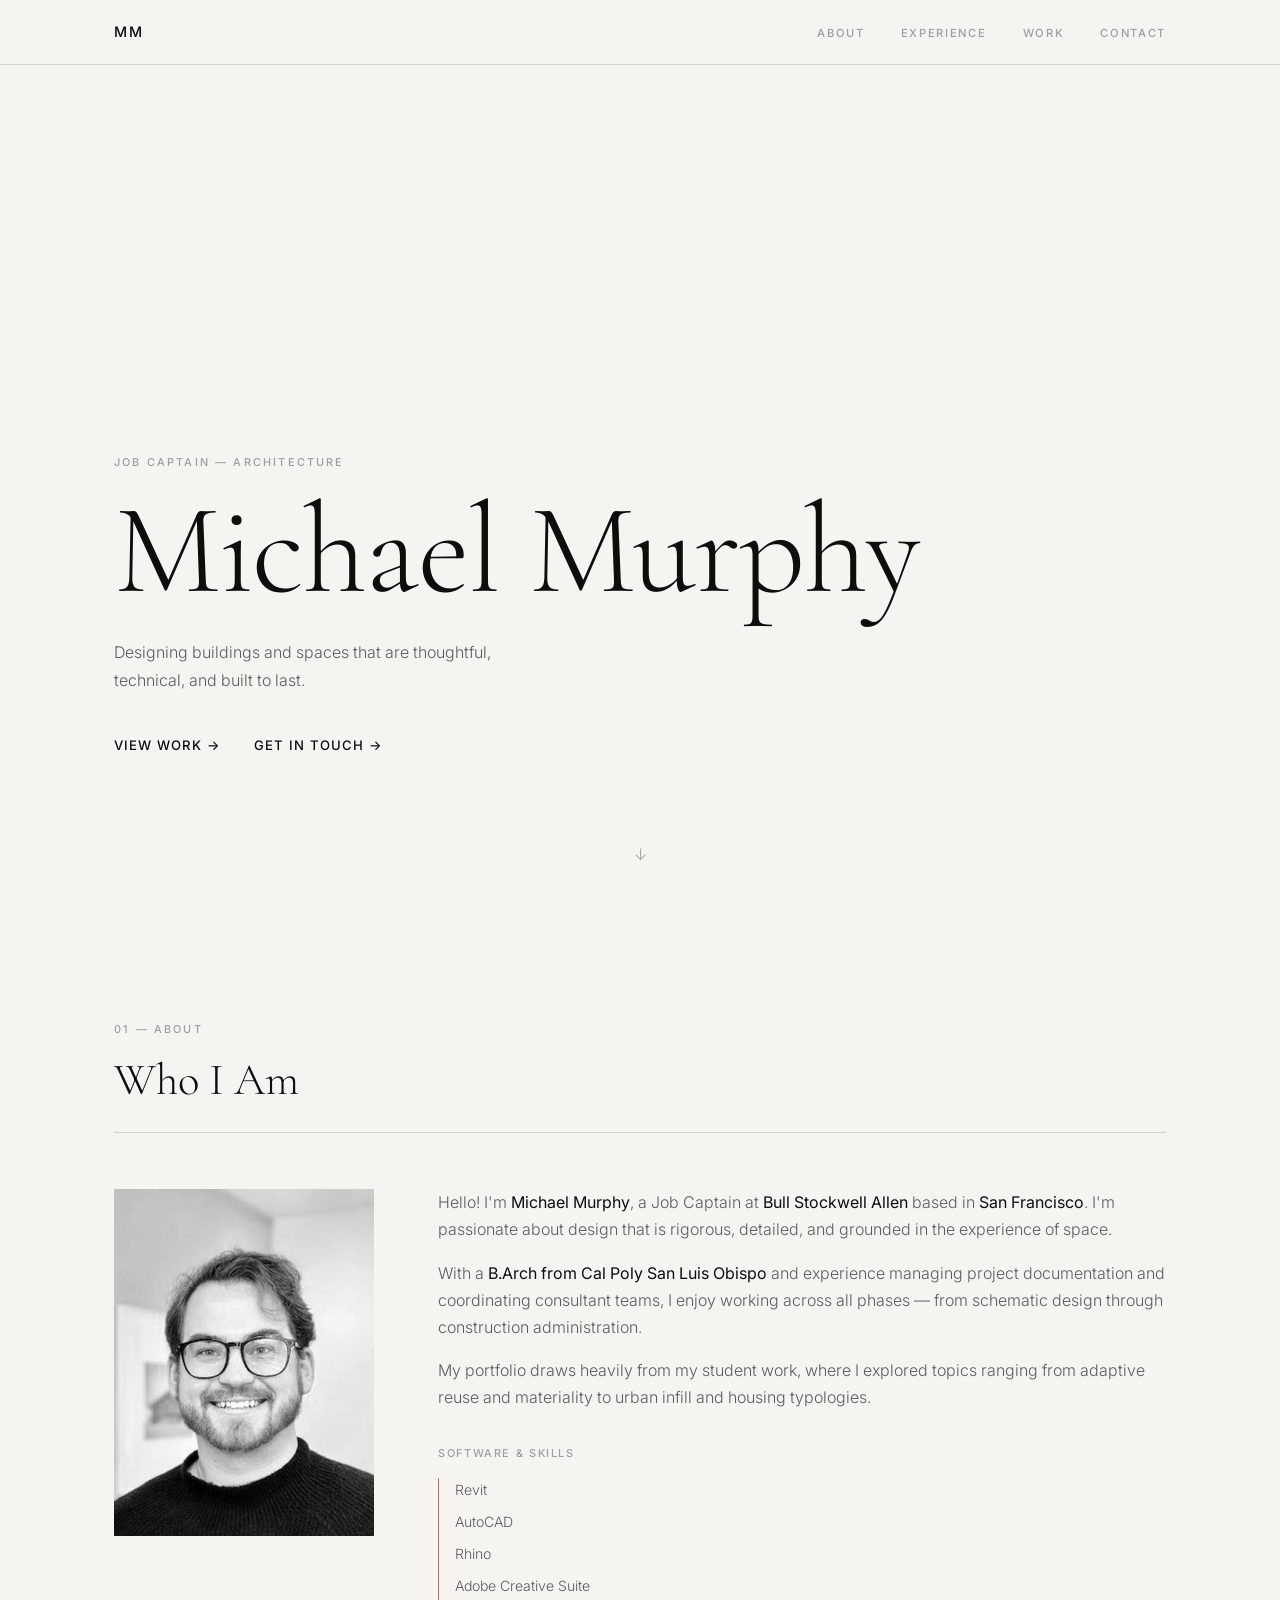
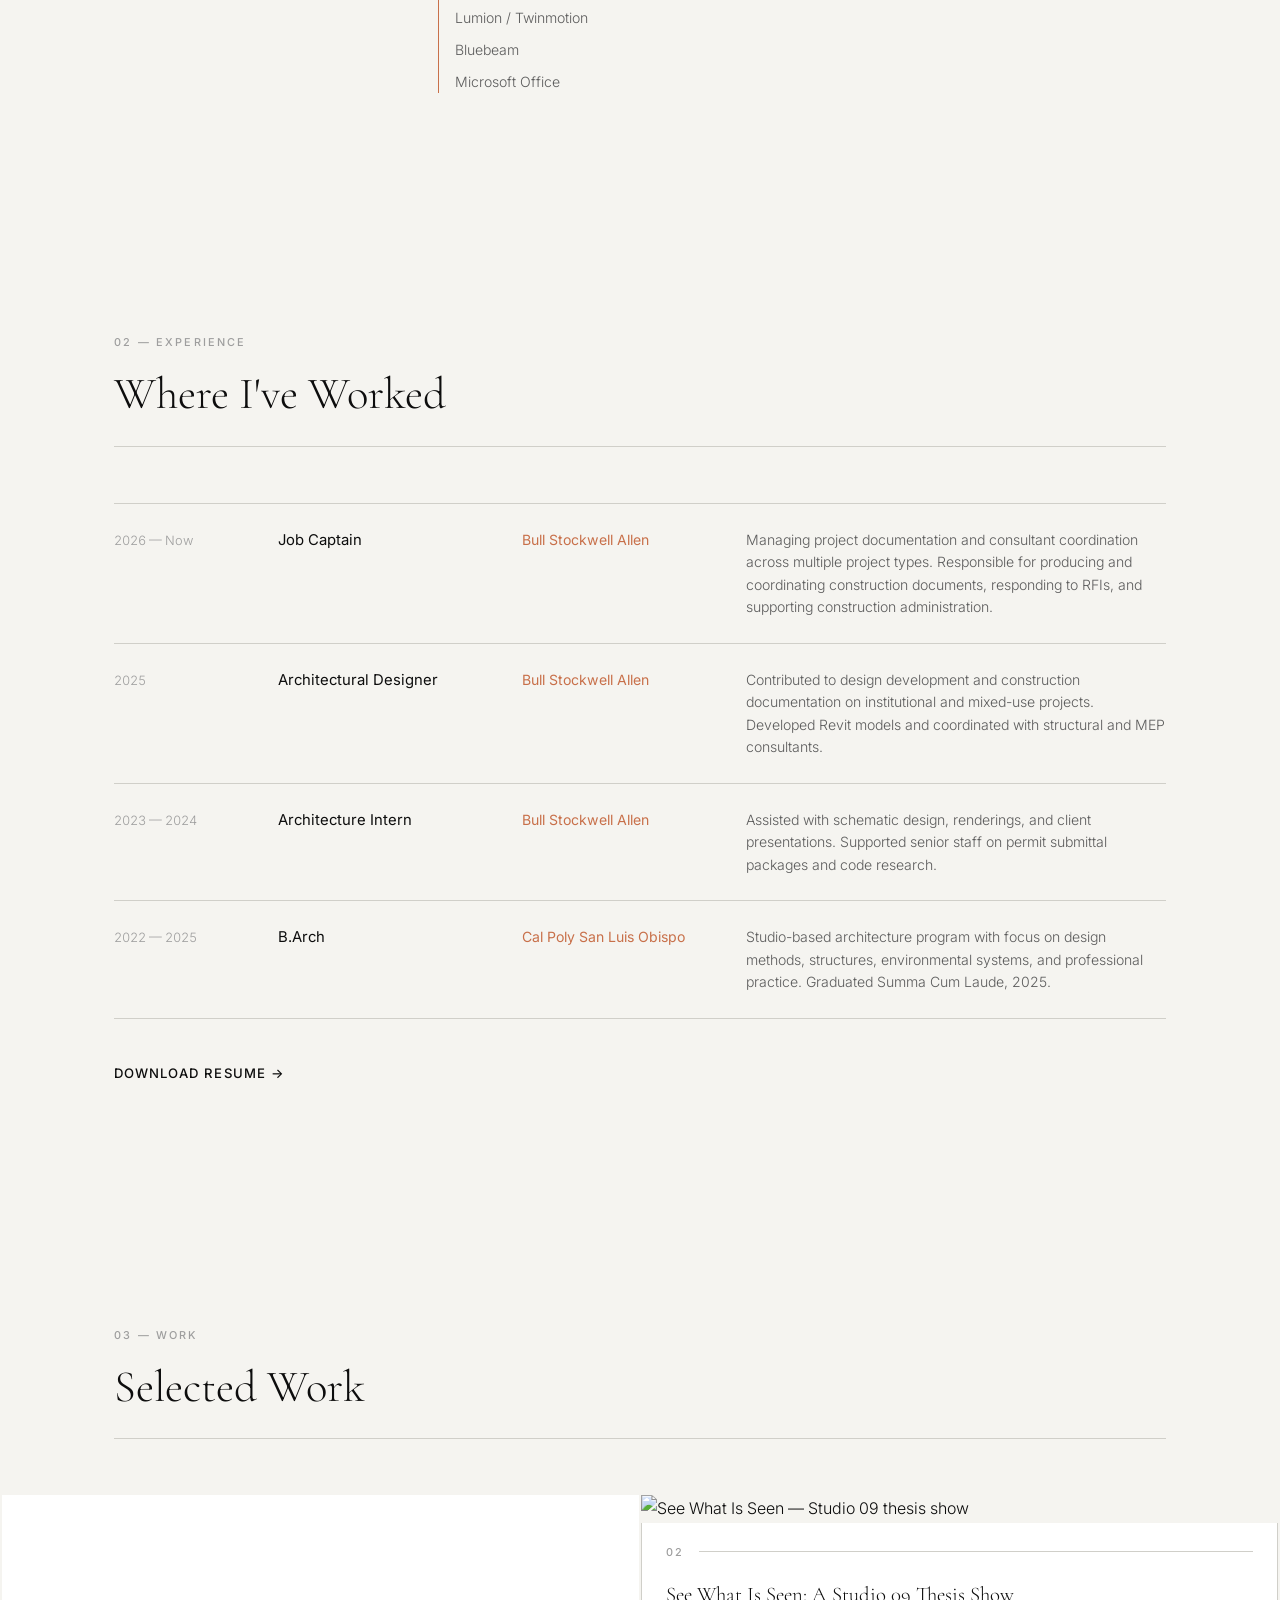
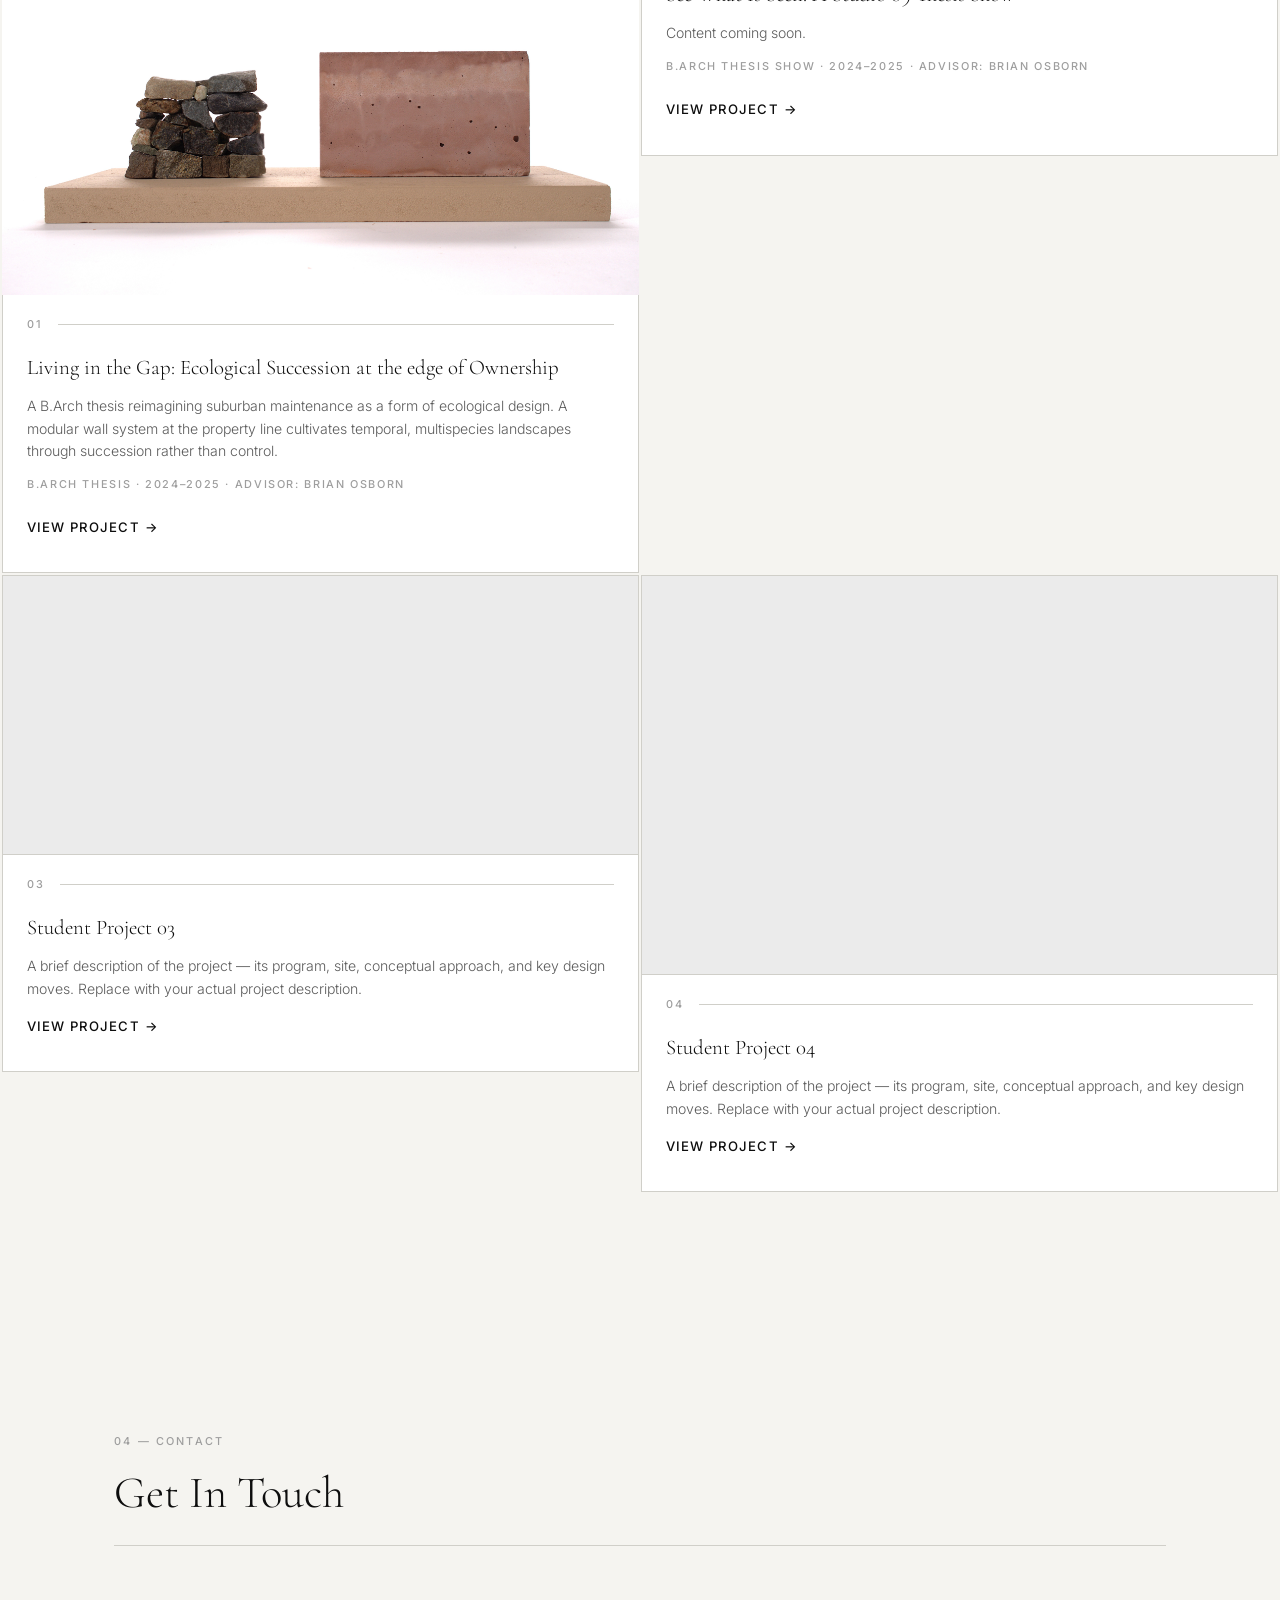
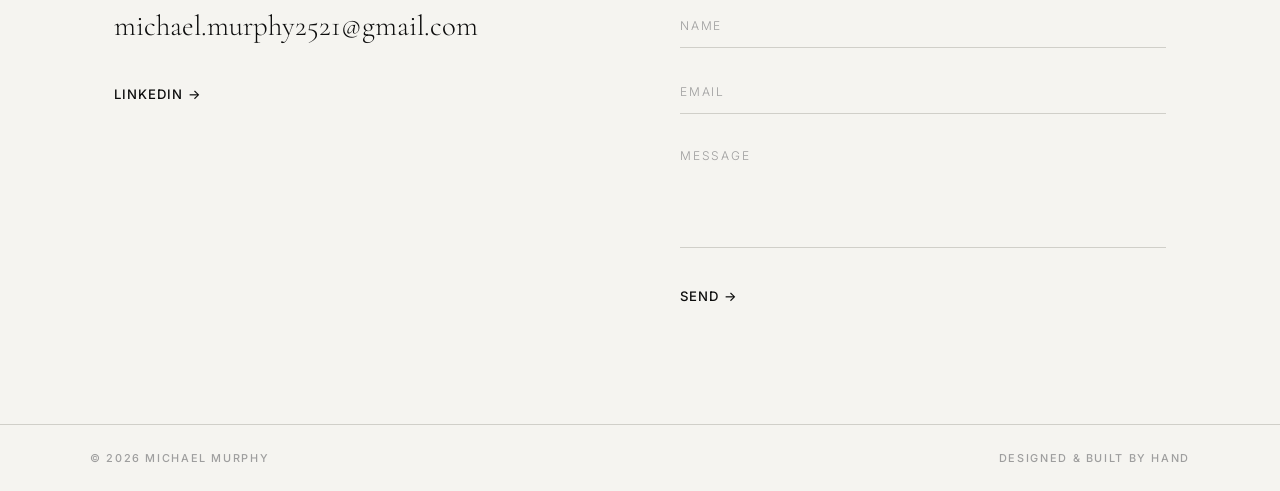
==== commit 09b7825d: "Revert "Update nav logo link to use ./ instead of #hero" This reverts commit 5aab15205896215cbbf873d" ====
--- a/index.html
+++ b/index.html
@@ -14,7 +14,7 @@
   <!-- Navigation -->
   <nav id="navbar">
     <div class="nav-inner">
-      <a href="./" class="nav-logo">MM</a>
+      <a href="#hero" class="nav-logo">MM</a>
       <ul class="nav-links">
         <li><a href="#about">About</a></li>
         <li><a href="#resume">Experience</a></li>
